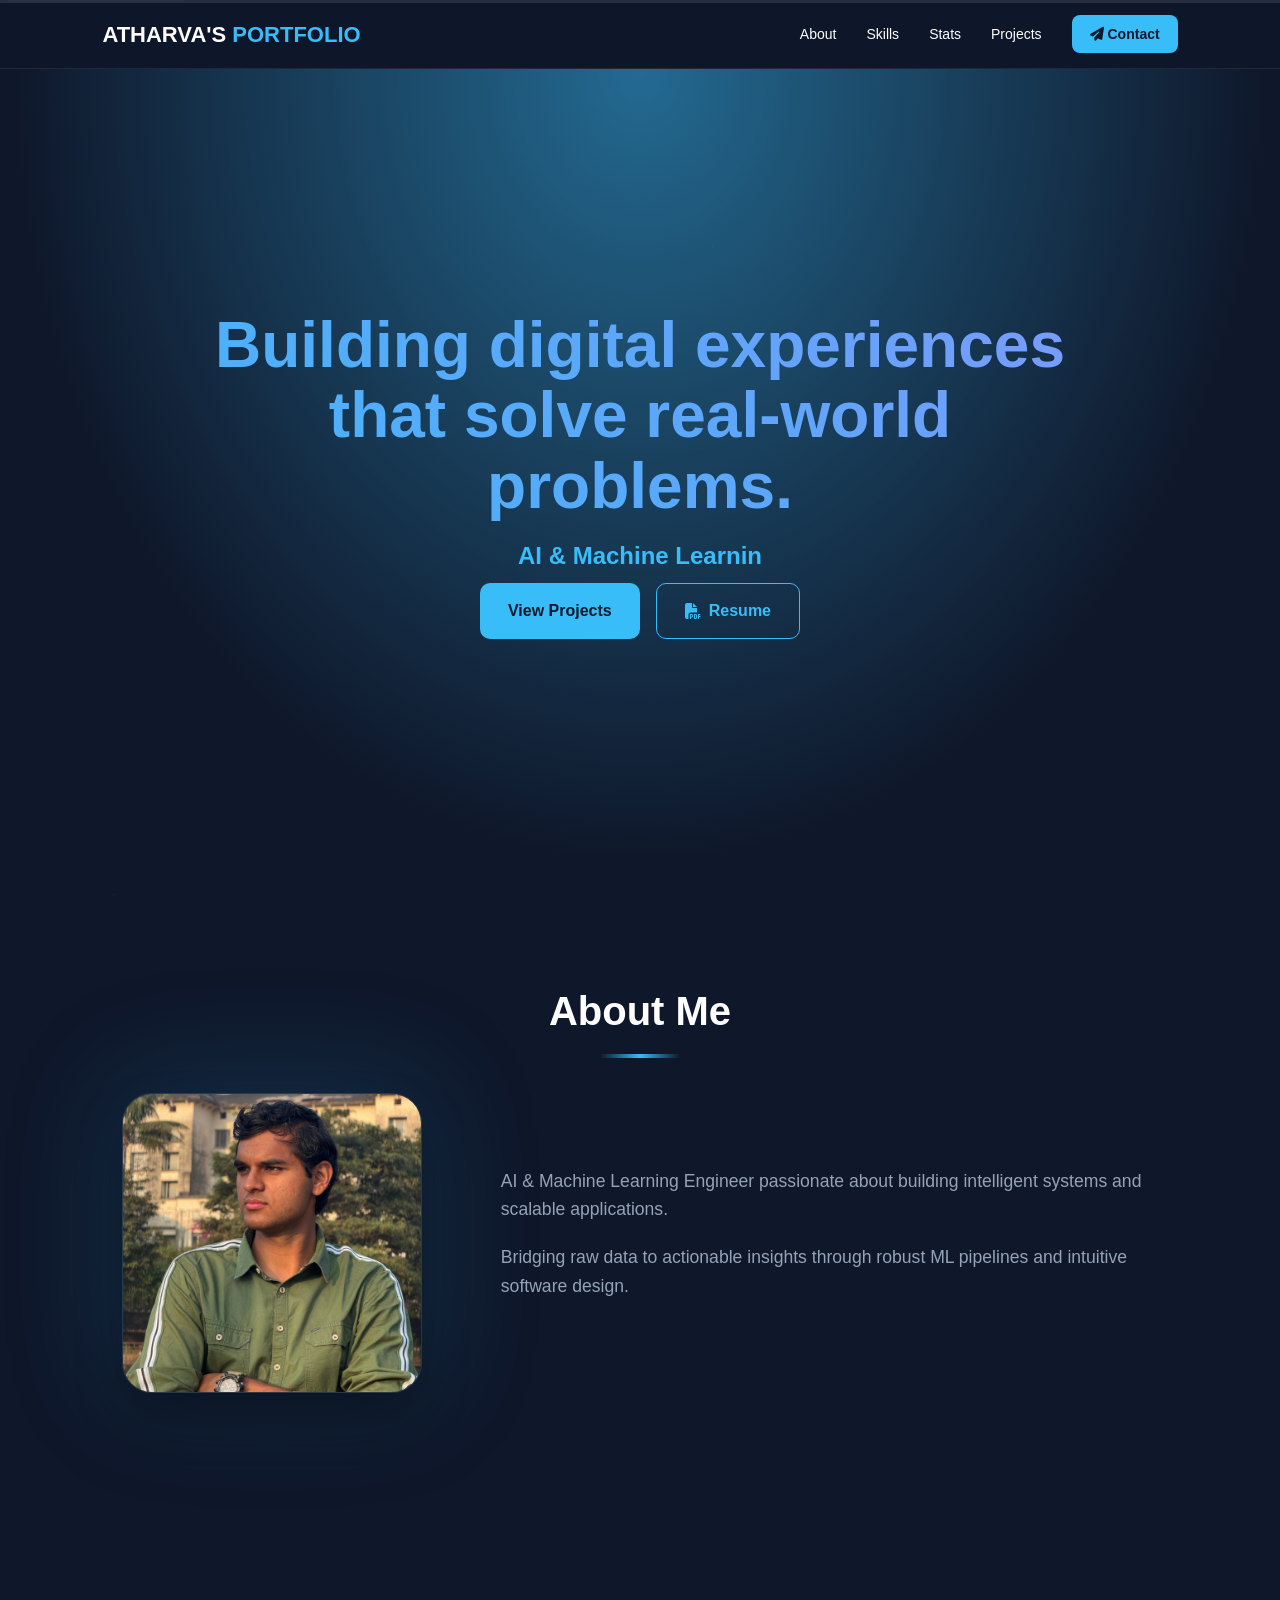
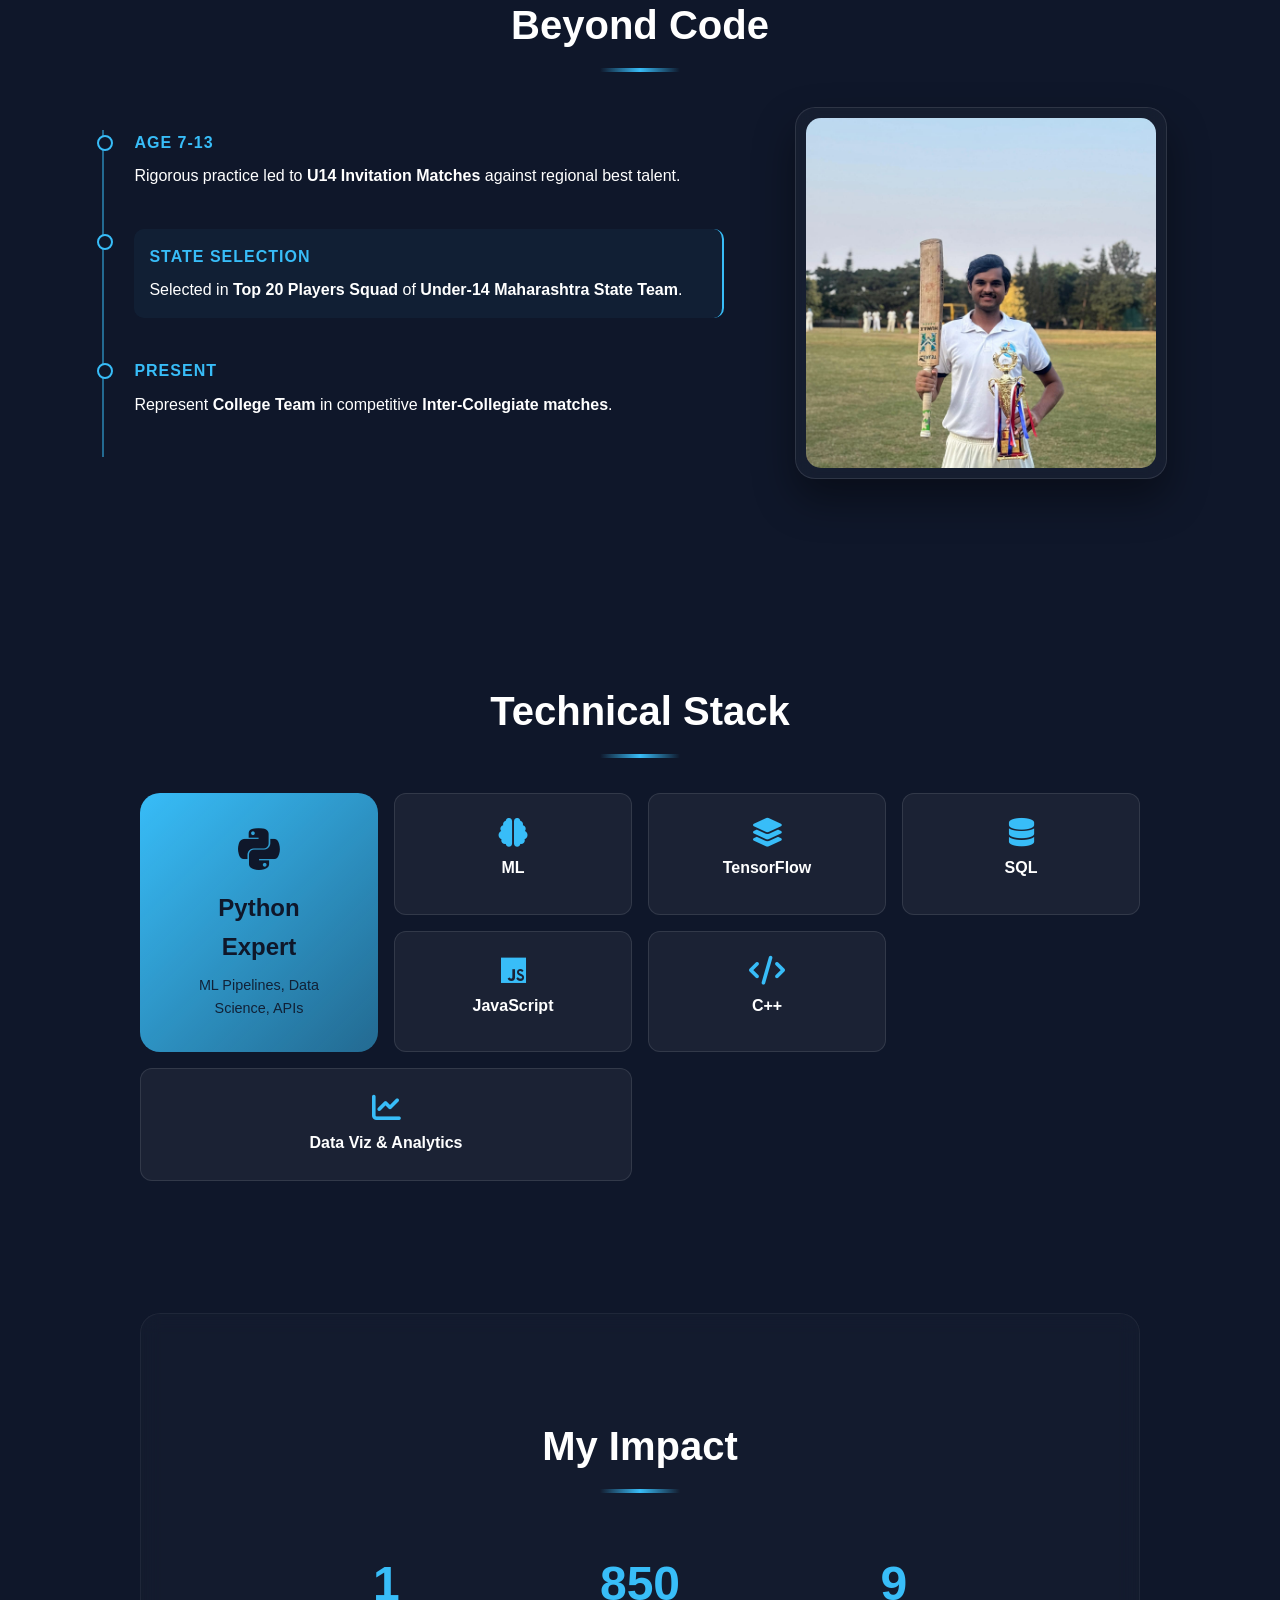
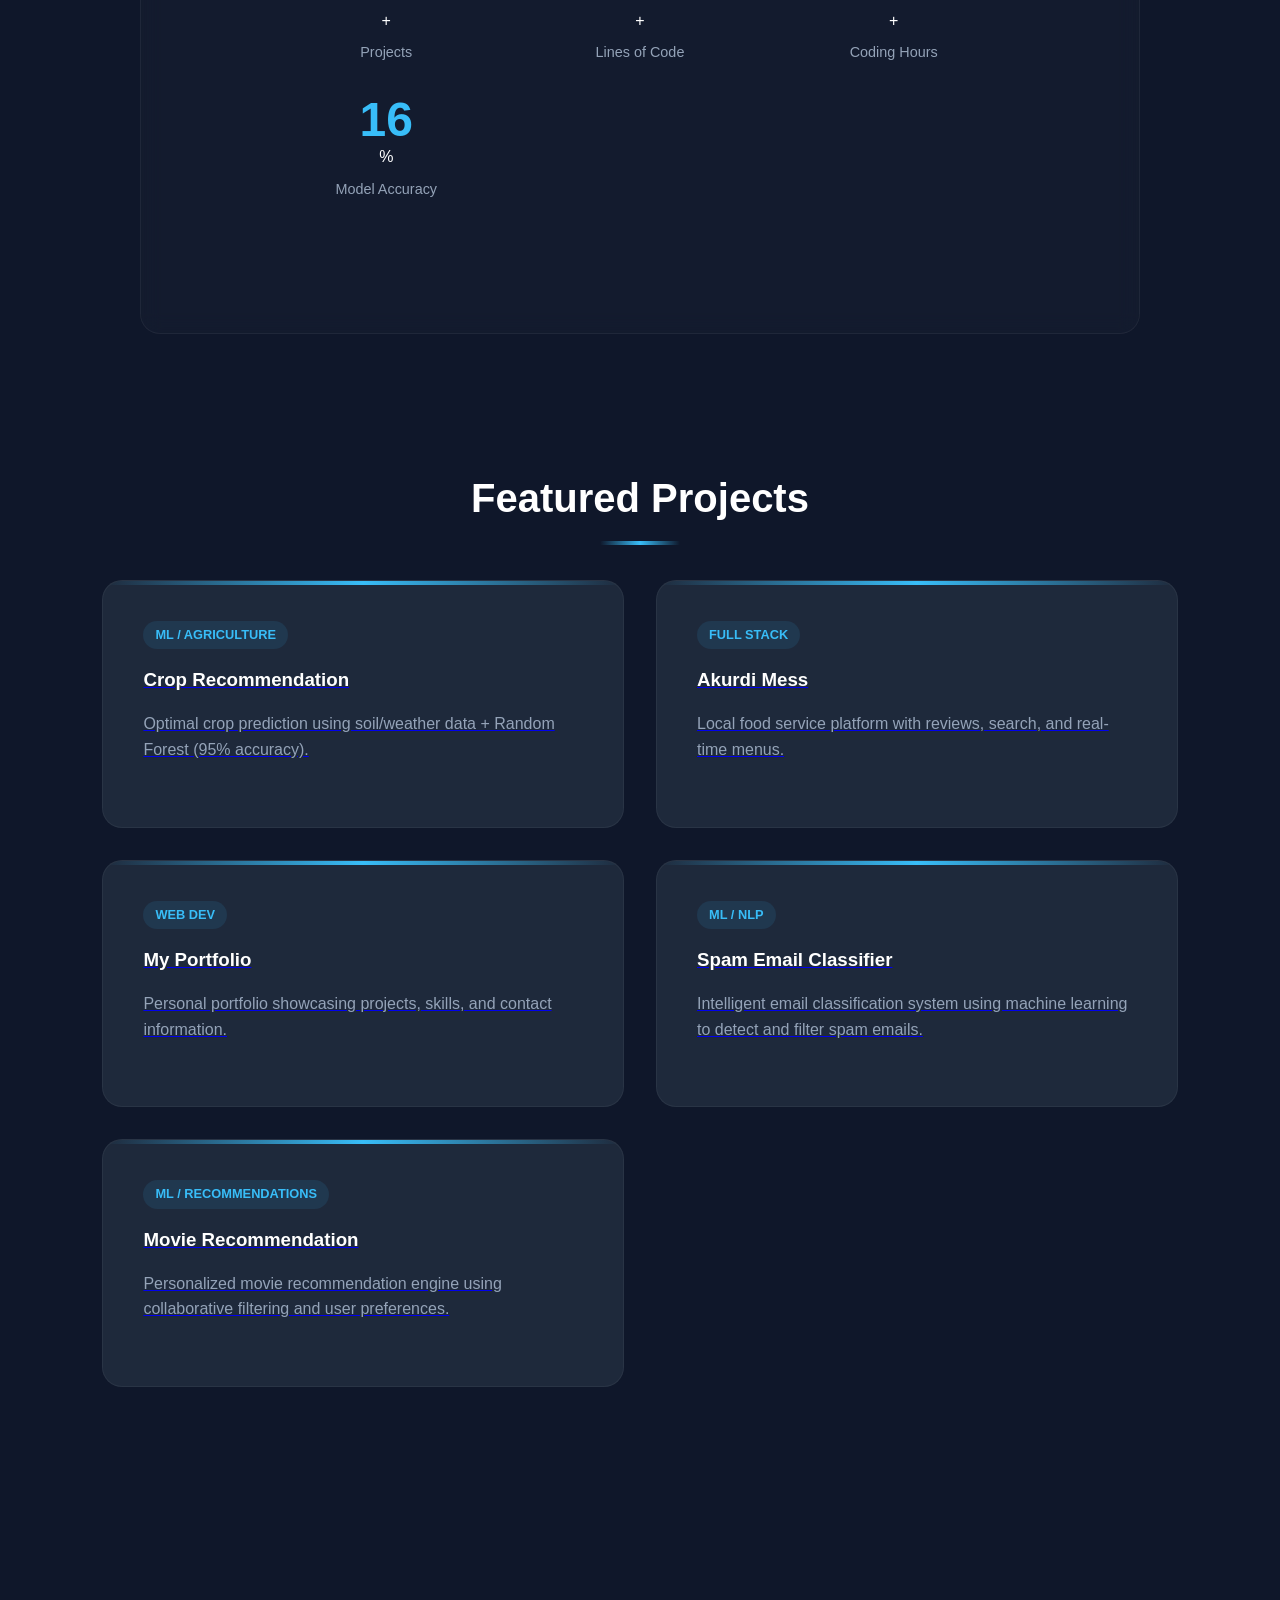
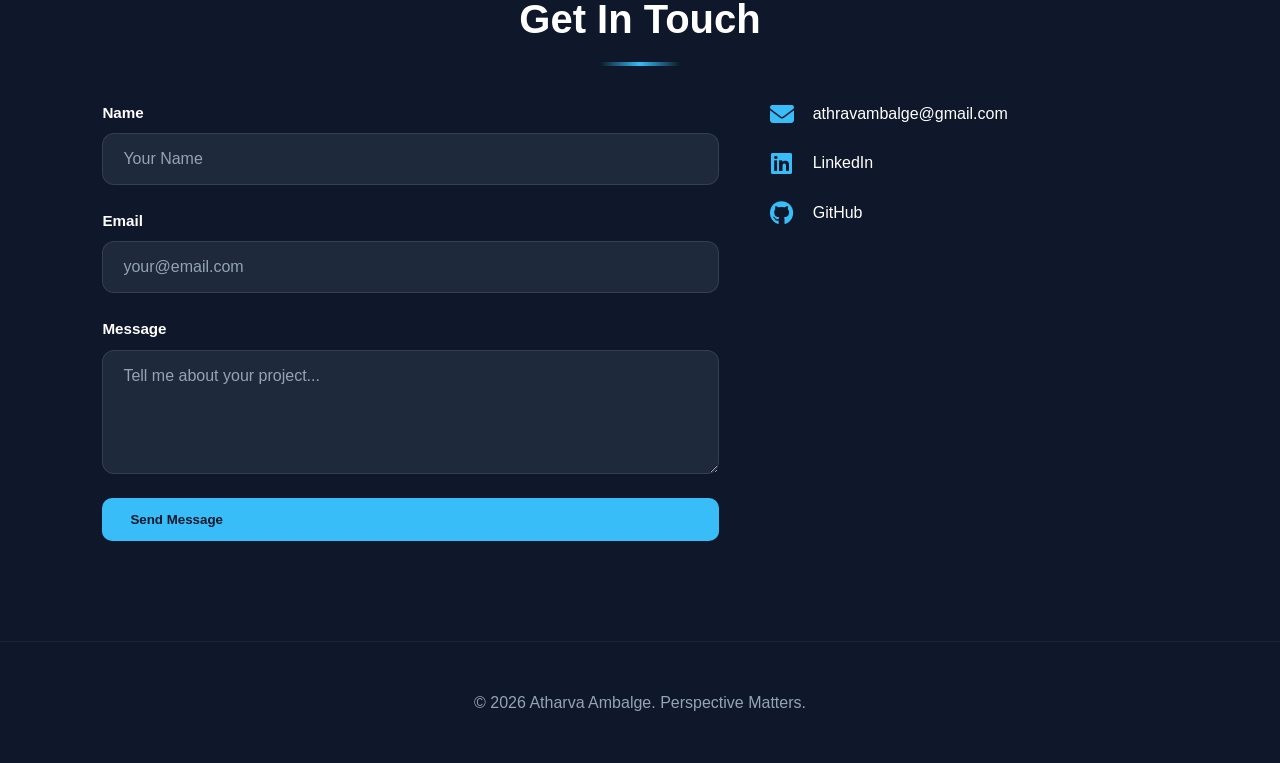
==== index.html @ b0eb6fa3 "Rename portfolio.html to index.html for GitHub Pages" ====
<!DOCTYPE html>
<html lang="en">
<head>
    <meta charset="UTF-8">
    <meta name="viewport" content="width=device-width, initial-scale=1.0">
    <meta name="description" content="Atharva Ambalge - AI & ML Engineer | Building intelligent systems with Python, TensorFlow, and modern web technologies.">
    <meta property="og:title" content="Atharva Ambalge | AI & ML Engineer">
    <meta property="og:description" content="Passionate about AI, ML, and solving real-world problems with data-driven solutions.">
    <meta property="og:image" content="atharva.jpeg">
    <title>Atharva Ambalge | AI & ML Engineer</title>
    <link rel="stylesheet" href="https://cdnjs.cloudflare.com/ajax/libs/font-awesome/6.5.1/css/all.min.css">
    <link rel="stylesheet" href="portfolio.css">
</head>
<body>
    <!-- Scroll Progress Bar -->
    <div class="progress-bar"><div class="progress"></div></div>
    
    <!-- Skip link -->
    <a href="#main-content" class="skip-link">Skip to main content</a>

    <!-- Particles Canvas -->
    <canvas id="particles"></canvas>

    <!-- Mobile nav toggle -->
    <input type="checkbox" id="nav-toggle" class="nav-toggle">
    
    <nav>
        <div class="logo">ATHARVA'S<span> PORTFOLIO</span></div>
        <div class="links">
            <a href="#about">About</a>
            <a href="#skills">Skills</a>
            <a href="#stats">Stats</a>
            <a href="#projects">Projects</a>
            <a href="#contact" class="btn-sm"><i class="fa-solid fa-paper-plane"></i> Contact</a>
        </div>
        <label for="nav-toggle" class="hamburger">
            <span></span><span></span><span></span>
        </label>
    </nav>

    <header class="hero">
        <div class="hero-content">
            <h1>Building digital experiences that solve real-world problems.</h1>
            <p id="typewriter-text" aria-live="polite"></p>
            <div class="hero-btns">
                <a href="#projects" class="btn-primary">View Projects</a>
                <a href="resume.html" class="btn-secondary" target="_blank"><i class="fa-solid fa-file-pdf"></i> Resume</a>
            </div>
        </div>
    </header>

    <main id="main-content">
        <section id="about" class="fade-in">
            <h2>About Me</h2>
            <div class="about-container">
                <div class="about-image">
                    <img src="atharva.jpeg" alt="Atharva Ambalge, AI & ML Engineer" loading="lazy">
                </div>
                <div class="about-content">
                    <p class="about-text">AI & Machine Learning Engineer passionate about building intelligent systems and scalable applications.</p>
                    <p class="about-text">Bridging raw data to actionable insights through robust ML pipelines and intuitive software design.</p>
                </div>
            </div>
        </section>

        <section id="cricket" class="fade-in">
            <h2>Beyond Code</h2>
            <div class="cricket-container">
                <div class="cricket-content">
                    <div class="timeline-item">
                        <div class="timeline-year">Age 7-13</div>
                        <p>Rigorous practice led to <strong>U14 Invitation Matches</strong> against regional best talent.</p>
                    </div>
                    <div class="timeline-item highlight">
                        <div class="timeline-year">State Selection</div>
                        <p>Selected in <strong>Top 20 Players Squad</strong> of <strong>Under-14 Maharashtra State Team</strong>.</p>
                    </div>
                    <div class="timeline-item">
                        <div class="timeline-year">Present</div>
                        <p>Represent <strong>College Team</strong> in competitive <strong>Inter-Collegiate matches</strong>.</p>
                    </div>
                </div>
                <div class="cricket-image">
                    <div class="glass-frame">
                        <img src="atharva1.jpeg" alt="Atharva cricket journey" loading="lazy">
                    </div>
                </div>
            </div>
        </section>

        <section id="skills" class="fade-in">
            <h2>Technical Stack</h2>
            <!-- BENTO GRID SKILLS (2026 TREND) -->
            <div class="skills-bento">
                <div class="skills-hero">
                    <i class="fa-brands fa-python"></i>
                    <h3>Python<br>Expert</h3>
                    <p>ML Pipelines, Data Science, APIs</p>
                </div>
                <div class="skill-item"><i class="fa-solid fa-brain"></i><span>ML</span></div>
                <div class="skill-item"><i class="fa-solid fa-layer-group"></i><span>TensorFlow</span></div>
                <div class="skill-item"><i class="fa-solid fa-database"></i><span>SQL</span></div>
                <div class="skill-item"><i class="fa-brands fa-js"></i><span>JavaScript</span></div>
                <div class="skill-item"><i class="fa-solid fa-code"></i><span>C++</span></div>
                <div class="skill-item skills-span-2">
                    <i class="fa-solid fa-chart-line"></i>
                    <span>Data Viz & Analytics</span>
                </div>
            </div>
        </section>

        <!-- NEW STATS COUNTER SECTION -->
        <section id="stats" class="fade-in stats-section">
            <h2>My Impact</h2>
            <div class="stats-grid">
                <div class="stat-item">
                    <span id="projects-count">0</span>+
                    <div>Projects</div>
                </div>
                <div class="stat-item">
                    <span id="lines-count">0</span>+
                    <div>Lines of Code</div>
                </div>
                <div class="stat-item">
                    <span id="hours-count">0</span>+
                    <div>Coding Hours</div>
                </div>
                <div class="stat-item">
                    <span id="accuracy-count">0</span>%
                    <div>Model Accuracy</div>
                </div>
            </div>
        </section>

        <section id="projects" class="fade-in">
            <h2>Featured Projects</h2>
            <div class="grid-container">
                <a href="https://github.com/athravambalge-boop/Crop-Recommendation-System-ML" target="_blank" rel="noopener" class="card" tabindex="0">
                    <div class="card-tag">ML / Agriculture</div>
                    <h3>Crop Recommendation</h3>
                    <p>Optimal crop prediction using soil/weather data + Random Forest (95% accuracy).</p>
                </a>
                <a href="https://github.com/athravambalge-boop/FSDProject" target="_blank" rel="noopener" class="card" tabindex="0">
                    <div class="card-tag">Full Stack</div>
                    <h3>Akurdi Mess</h3>
                    <p>Local food service platform with reviews, search, and real-time menus.</p>
                </a>
                <a href="https://github.com/athravambalge-boop/My-Portfolio" target="_blank" rel="noopener" class="card" tabindex="0">
                    <div class="card-tag">Web Dev</div>
                    <h3>My Portfolio</h3>
                    <p>Personal portfolio showcasing projects, skills, and contact information.</p>
                </a>
                <a href="https://github.com/athravambalge-boop/Spam-Email-Classifier-Using-ML" target="_blank" rel="noopener" class="card" tabindex="0">
                    <div class="card-tag">ML / NLP</div>
                    <h3>Spam Email Classifier</h3>
                    <p>Intelligent email classification system using machine learning to detect and filter spam emails.</p>
                </a>
                <a href="https://github.com/athravambalge-boop/Movie-Recommendation-System" target="_blank" rel="noopener" class="card" tabindex="0">
                    <div class="card-tag">ML / Recommendations</div>
                    <h3>Movie Recommendation</h3>
                    <p>Personalized movie recommendation engine using collaborative filtering and user preferences.</p>
                </a>
            </div>
        </section>

        <section id="contact" class="fade-in">
            <h2>Get In Touch</h2>
            <div class="contact-container">
                <form action="https://formspree.io/f/xjgajobz" method="POST" class="contact-form">
                    <div class="form-group">
                        <label for="user-name">Name</label>
                        <input id="user-name" type="text" name="name" placeholder="Your Name" required>
                    </div>
                    <div class="form-group">
                        <label for="user-email">Email</label>
                        <input id="user-email" type="email" name="_replyto" placeholder="your@email.com" required>
                    </div>
                    <div class="form-group">
                        <label for="user-message">Message</label>
                        <textarea id="user-message" name="message" rows="5" placeholder="Tell me about your project..." required></textarea>
                    </div>
                    <button type="submit" class="btn-primary">Send Message</button>
                </form>

                <div class="contact-info">
                    <div class="info-item">
                        <i class="fa-solid fa-envelope"></i>
                        <a href="https://mail.google.com/mail/?view=cm&fs=1&to=athravambalge@gmail.com" target="_blank">athravambalge@gmail.com</a>
                    </div>
                    <div class="info-item">
                        <i class="fa-brands fa-linkedin"></i>
                        <a href="https://www.linkedin.com/in/atharva-ambalge-69ab14328/" target="_blank">LinkedIn</a>
                    </div>
                    <div class="info-item">
                        <i class="fa-brands fa-github"></i>
                        <a href="https://github.com/athravambalge-boop" target="_blank">GitHub</a>
                    </div>
                </div>
            </div>
        </section>
    </main>

    <footer>
        <p>© 2026 Atharva Ambalge. Perspective Matters.</p>
    </footer>

    <script src="portfolio.js"></script>
</body>
</html>
---- portfolio.css ----
:root {
    --primary: #38bdf8;
    --primary-glow: rgba(56, 189, 248, 0.5);
    --bg: #0f172a;
    --card: #1e293b;
    --text: #ffffff;
    --text-dim: #94a3b8;
    --ease: cubic-bezier(0.23, 1, 0.32, 1);
}

* { margin: 0; padding: 0; box-sizing: border-box; font-family: 'Segoe UI', Tahoma, Geneva, Verdana, sans-serif; }
html { scroll-behavior: smooth; }
body { background: var(--bg); color: var(--text); overflow-x: hidden; line-height: 1.6; position: relative; }

/* Progress Bar */
.progress-bar { position: fixed; top: 0; left: 0; width: 100%; height: 3px; z-index: 1001; background: rgba(255,255,255,0.1); }
.progress { height: 100%; background: linear-gradient(90deg, var(--primary), #60a5fa); width: 0%; transition: width 0.1s var(--ease); }

/* Skip link */
.skip-link { position: absolute; top: -40px; left: 6px; background: var(--primary); color: var(--bg); padding: 8px 12px; text-decoration: none; z-index: 1000; border-radius: 4px; font-weight: 600; }
.skip-link:focus { top: 6px; }

/* Particles */
#particles { position: fixed; top: 0; left: 0; width: 100%; height: 100%; z-index: -1; opacity: 0.08; }

/* Fade animations */
.fade-in { opacity: 0; transform: translateY(30px); transition: all 0.8s var(--ease); }
.fade-in.visible { opacity: 1; transform: translateY(0); }

/* Navigation */
nav { display: flex; justify-content: space-between; align-items: center; padding: 15px 8%; position: sticky; top: 0; z-index: 1000; background: rgba(15, 23, 42, 0.95); backdrop-filter: blur(12px); border-bottom: 1px solid rgba(255,255,255,0.08); }
.nav-toggle { display: none; }
.hamburger { display: none; flex-direction: column; cursor: pointer; gap: 4px; padding: 4px; }
.hamburger span { width: 25px; height: 3px; background: var(--text); transition: all 0.3s var(--ease); }
.logo { font-size: 22px; font-weight: 800; }
.logo span { color: var(--primary); }
.links { display: flex; gap: 30px; align-items: center; }
.links a { color: var(--text); text-decoration: none; font-size: 14px; transition: all 0.3s var(--ease); padding: 8px 0; }
.links a:hover, .links a:focus { color: var(--primary); }
.btn-sm { background: var(--primary) !important; color: var(--bg) !important; padding: 8px 18px !important; border-radius: 8px; font-weight: 700; }

@media (max-width: 768px) {
    .hamburger { display: flex; }
    .links { position: fixed; top: 70px; left: -100%; width: 100%; height: calc(100vh - 70px); background: rgba(15, 23, 42, 0.98); flex-direction: column; justify-content: flex-start; align-items: center; padding-top: 2rem; transition: left 0.4s var(--ease); border-top: 1px solid rgba(255,255,255,0.08); }
    #nav-toggle:checked ~ .links { left: 0; }
    #nav-toggle:checked ~ .hamburger span:nth-child(1) { transform: rotate(45deg) translate(5px, 5px); }
    #nav-toggle:checked ~ .hamburger span:nth-child(2) { opacity: 0; }
    #nav-toggle:checked ~ .hamburger span:nth-child(3) { transform: rotate(-45deg) translate(7px, -6px); }
}

/* Hero */
.hero { height: 90vh; display: flex; align-items: center; padding: 0 8%; background: radial-gradient(ellipse at top, var(--primary-glow) 0%, var(--bg) 70%); }
.hero-content { max-width: 900px; margin: 0 auto; text-align: center; }
.hero-content h1 { 
    font-size: clamp(2rem, 5vw, 4rem); line-height: 1.1; margin: 0 auto 1rem;
    background: linear-gradient(45deg, var(--primary), #60a5fa, #a78bfa, var(--primary));
    background-size: 300% 300%; -webkit-background-clip: text; background-clip: text; color: transparent;
    animation: gradientShift 3s ease infinite;
}
@keyframes gradientShift { 0%, 100% { background-position: 0% 50%; } 50% { background-position: 100% 50%; } }
#typewriter-text { height: 1.5em; color: var(--primary); font-size: 1.5rem; margin: 10px auto; font-weight: 600; }
.hero-btns { display: flex; gap: 1rem; justify-content: center; flex-wrap: wrap; }

.btn-primary, .btn-secondary { padding: 14px 28px; border-radius: 10px; font-weight: 600; display: inline-flex; align-items: center; gap: 0.5rem; transition: all 0.3s var(--ease); text-decoration: none; border: none; }
.btn-primary { background: var(--primary); color: var(--bg); }
.btn-secondary { border: 1px solid var(--primary); color: var(--primary); background: transparent; }
.btn-primary:hover { transform: translateY(-3px); box-shadow: 0 10px 20px var(--primary-glow); }
.btn-secondary:hover { background: var(--primary); color: var(--bg); }

/* Sections */
section { padding: 100px 8%; max-width: 1400px; margin: 0 auto; }
@media (max-width: 768px) { section { padding: 60px 5%; } }
h2 { font-size: 2.5rem; text-align: center; margin-bottom: 50px; position: relative; }
h2::after { content: ''; position: absolute; bottom: -15px; left: 50%; transform: translateX(-50%); width: 80px; height: 4px; background: linear-gradient(90deg, transparent, var(--primary), transparent); }

/* About */
.about-container { display: flex; align-items: center; gap: 60px; flex-wrap: wrap; }
.about-image { flex: 1; min-width: 300px; display: flex; justify-content: center; position: relative; }
.about-image::before { content: ""; position: absolute; top: -15px; left: 50%; transform: translateX(-50%); width: 320px; height: 320px; background: var(--primary); filter: blur(60px); opacity: 0.15; z-index: -1; }
.about-image img { width: 300px; height: 300px; object-fit: cover; border-radius: 30px; border: 1px solid rgba(255,255,255,0.1); box-shadow: 0 25px 50px -12px rgba(0,0,0,0.5); transition: all 0.5s var(--ease); }
.about-image:hover img { border-color: var(--primary); transform: translateY(-10px) rotate(2deg); box-shadow: 0 0 25px var(--primary-glow); }
.about-content { flex: 2; }
.about-text { font-size: 1.1rem; color: var(--text-dim); margin-bottom: 20px; }

@media (max-width: 768px) {
    .about-container { flex-direction: column; text-align: center; }
    .about-image img { width: 250px; height: 250px; }
}

/* Cricket */
.cricket-container { display: flex; align-items: center; gap: 60px; flex-wrap: wrap-reverse; }
.cricket-content { flex: 1.5; border-left: 2px solid var(--primary-glow); padding-left: 30px; }
.timeline-item { margin-bottom: 40px; position: relative; }
.timeline-item::before { content: ""; position: absolute; left: -37px; top: 5px; width: 12px; height: 12px; background: var(--bg); border: 2px solid var(--primary); border-radius: 50%; }
.timeline-year { font-weight: 800; color: var(--primary); text-transform: uppercase; letter-spacing: 1px; margin-bottom: 8px; }
.timeline-item strong { color: var(--text); }
.timeline-item.highlight { background: rgba(56, 189, 248, 0.05); padding: 15px; border-radius: 10px; border-right: 2px solid var(--primary); }
.cricket-image { flex: 1; display: flex; justify-content: center; }
.glass-frame { padding: 10px; background: rgba(255,255,255,0.03); backdrop-filter: blur(10px); border: 1px solid rgba(255,255,255,0.1); border-radius: 20px; box-shadow: 0 20px 40px rgba(0,0,0,0.4); }
.glass-frame img { width: 100%; max-width: 350px; border-radius: 15px; }

@media (max-width: 768px) {
    .cricket-content { border-left: none; padding-left: 0; }
    .timeline-item::before { display: none; }
    .cricket-container { flex-direction: column; text-align: center; }
}

/* BENTO SKILLS */
.skills-bento {
    display: grid;
    grid-template-columns: 1fr 1fr 1fr 1fr;
    grid-template-rows: auto auto;
    gap: 1rem;
    max-width: 1000px;
    margin: 0 auto;
}
.skills-hero {
    grid-row: 1 / 3;
    background: linear-gradient(135deg, var(--primary), var(--primary-glow));
    padding: 2rem;
    border-radius: 20px;
    text-align: center;
    color: var(--bg);
}
.skills-hero i { font-size: 3rem; margin-bottom: 1rem; display: block; }
.skills-hero h3 { margin: 0 0 0.5rem 0; font-size: 1.5rem; }
.skills-hero p { opacity: 0.9; font-size: 0.9rem; }
.skill-item {
    background: rgba(255,255,255,0.05);
    padding: 1.5rem;
    border-radius: 12px;
    border: 1px solid rgba(255,255,255,0.1);
    display: flex;
    flex-direction: column;
    align-items: center;
    gap: 0.5rem;
    transition: all 0.3s var(--ease);
}
.skill-item:hover { transform: translateY(-5px); border-color: var(--primary); box-shadow: 0 10px 20px var(--primary-glow); }
.skill-item i { font-size: 1.8rem; color: var(--primary); }
.skill-item span { font-weight: 600; font-size: 1rem; }
.skills-span-2 { grid-column: span 2; }

@media (max-width: 768px) {
    .skills-bento { grid-template-columns: 1fr 1fr; grid-template-rows: auto auto auto; }
    .skills-hero { grid-row: auto; grid-column: span 2; }
}

/* Stats Counter */
.stats-section { background: rgba(255,255,255,0.02); backdrop-filter: blur(10px); border: 1px solid rgba(255,255,255,0.05); border-radius: 20px; margin: 2rem auto; max-width: 1000px; }
.stats-grid { display: grid; grid-template-columns: repeat(auto-fit, minmax(200px, 1fr)); gap: 2rem; padding: 2rem; }
.stat-item { text-align: center; }
.stat-item span { font-size: 3rem; font-weight: 800; color: var(--primary); display: block; line-height: 1; }
.stat-item div { color: var(--text-dim); font-size: 0.9rem; margin-top: 0.5rem; }

/* Projects - 3D Tilt Cards */
.grid-container { display: grid; grid-template-columns: repeat(auto-fit, minmax(350px, 1fr)); gap: 2rem; }
.card { 
    background: var(--card); padding: 2.5rem; border-radius: 20px; border: 1px solid rgba(255,255,255,0.05); 
    position: relative; overflow: hidden; transition: all 0.4s var(--ease); cursor: pointer;
    perspective: 1000px; transform-style: preserve-3d;
    --mouse-x: 50%; --mouse-y: 50%; --glow-opacity: 0;
}
.card::before { content: ''; position: absolute; top: 0; left: 0; right: 0; height: 4px; background: linear-gradient(90deg, transparent, var(--primary), transparent); }
.card::after {
    content: ''; position: absolute; top: 0; left: 0; right: 0; bottom: 0;
    background: radial-gradient(600px circle at var(--mouse-x) var(--mouse-y), rgba(56,189,248,0.15) 0%, transparent 40%);
    opacity: var(--glow-opacity); pointer-events: none; z-index: 1; border-radius: 20px;
}
.card > * { position: relative; z-index: 2; }
.card:hover { transform: rotateY(5deg) rotateX(5deg) translateY(-10px) scale(1.02); border-color: var(--primary); box-shadow: 0 20px 40px rgba(56,189,248,0.15); }
.card-tag { color: var(--primary); font-size: 0.8rem; font-weight: 700; text-transform: uppercase; margin-bottom: 1rem; padding: 0.25rem 0.75rem; background: rgba(56,189,248,0.1); border-radius: 20px; display: inline-block; }
.card h3 { margin-bottom: 1rem; color: var(--text); }
.card p { color: var(--text-dim); margin-bottom: 1.5rem; }
.card a { color: var(--primary); text-decoration: none; font-weight: 600; display: inline-flex; align-items: center; gap: 0.5rem; padding: 0.75rem 0; }

/* Contact */
.contact-container { display: grid; grid-template-columns: 1.5fr 1fr; gap: 3rem; }
.contact-form { display: flex; flex-direction: column; gap: 1.5rem; }
.form-group { display: flex; flex-direction: column; }
.form-group label { color: var(--text); font-weight: 600; margin-bottom: 0.5rem; font-size: 0.95rem; }
.contact-form input, .contact-form textarea { background: var(--card); border: 1px solid rgba(255,255,255,0.1); padding: 1rem 1.25rem; border-radius: 12px; color: var(--text); font-size: 1rem; transition: all 0.3s var(--ease); }
.contact-form input:focus, .contact-form textarea:focus { border-color: var(--primary); box-shadow: 0 0 0 3px var(--primary-glow); outline: none; transform: translateY(-1px); }
.contact-form input::placeholder, .contact-form textarea::placeholder { color: var(--text-dim); }
.contact-info .info-item { display: flex; align-items: center; gap: 1rem; margin-bottom: 1.5rem; }
.info-item i { color: var(--primary); font-size: 1.5rem; width: 30px; text-align: center; }
.info-item a { color: var(--text); text-decoration: none; transition: 0.3s var(--ease); }
.info-item a:hover { color: var(--primary); }

@media (max-width: 768px) { 
    .contact-container { grid-template-columns: 1fr; gap: 2rem; }
    .hero { height: 90vh; padding: 0 5%; }
    .hero-content h1 { font-size: 2.5rem; }
}

/* Footer */
footer { text-align: center; padding: 3rem 8%; border-top: 1px solid rgba(255,255,255,0.05); color: var(--text-dim); background: var(--bg); }

/* Responsive Images */
img { max-width: 100%; height: auto; display: block; }
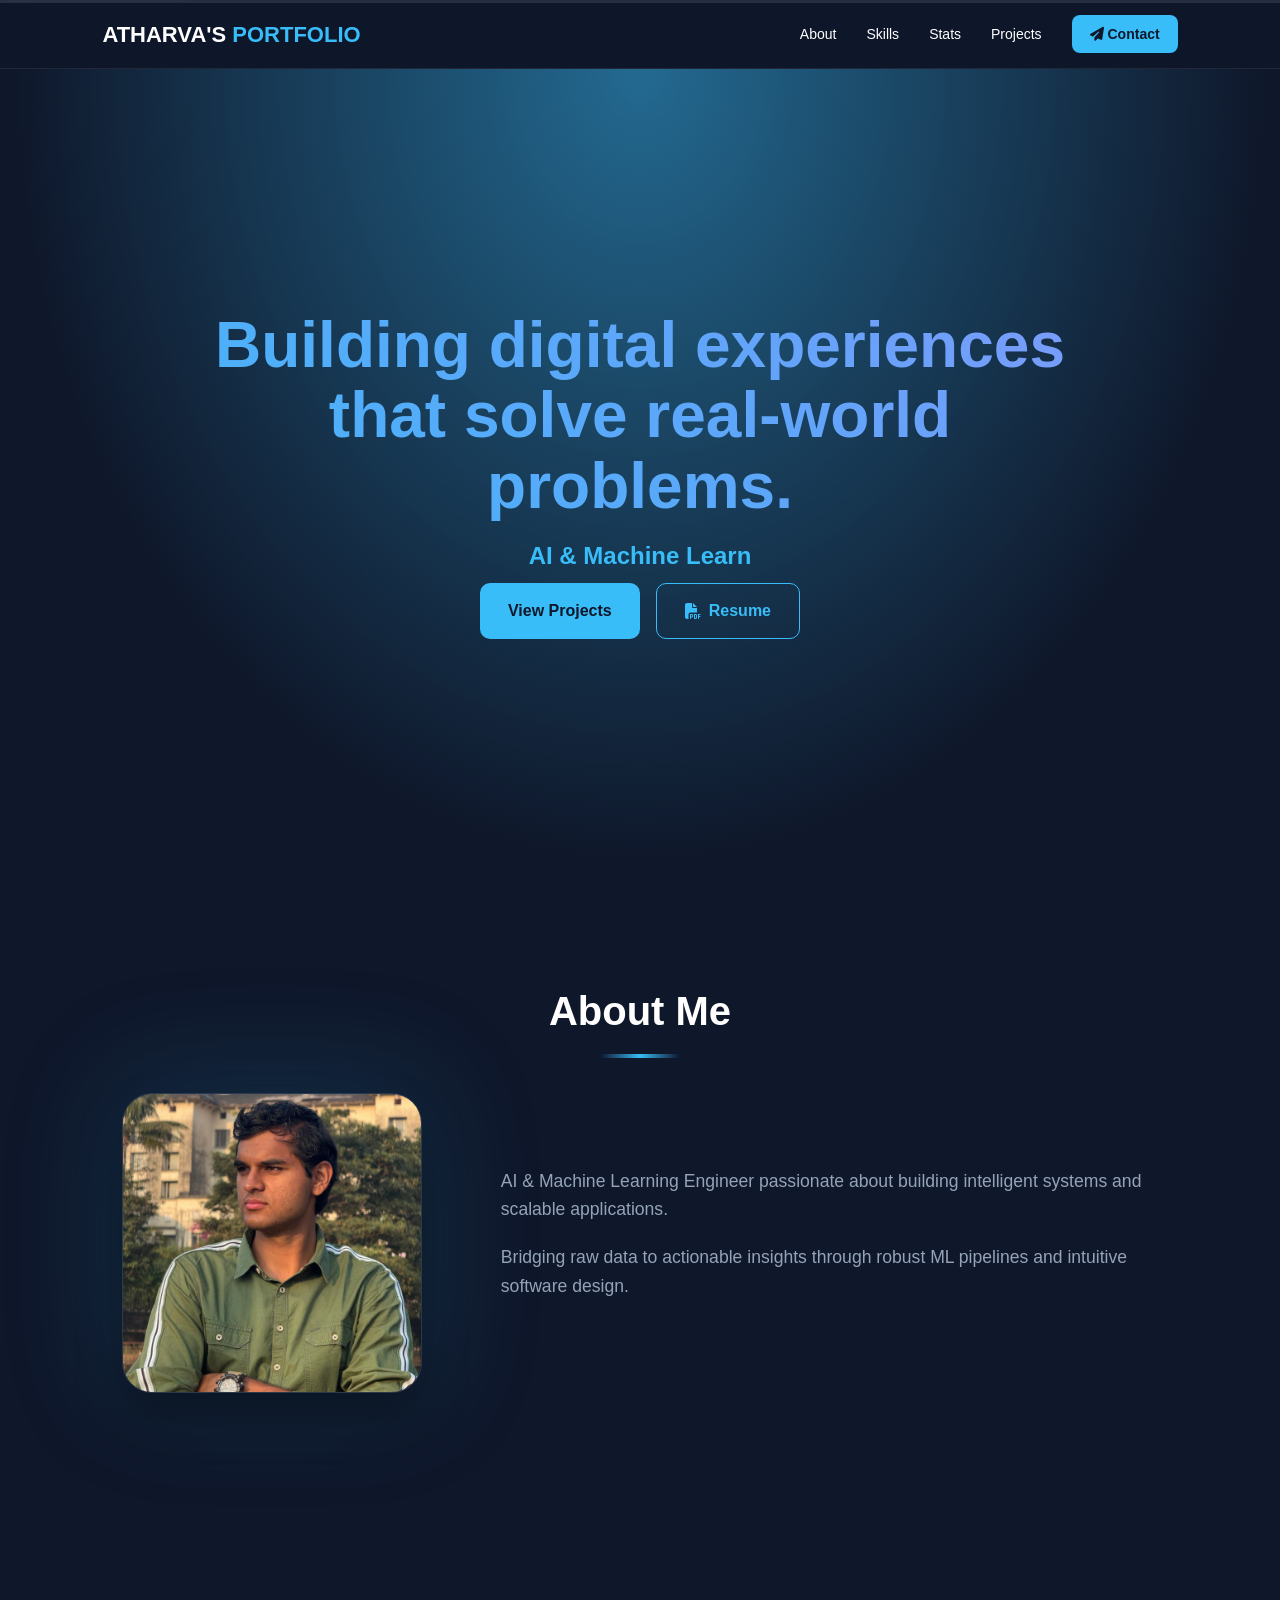
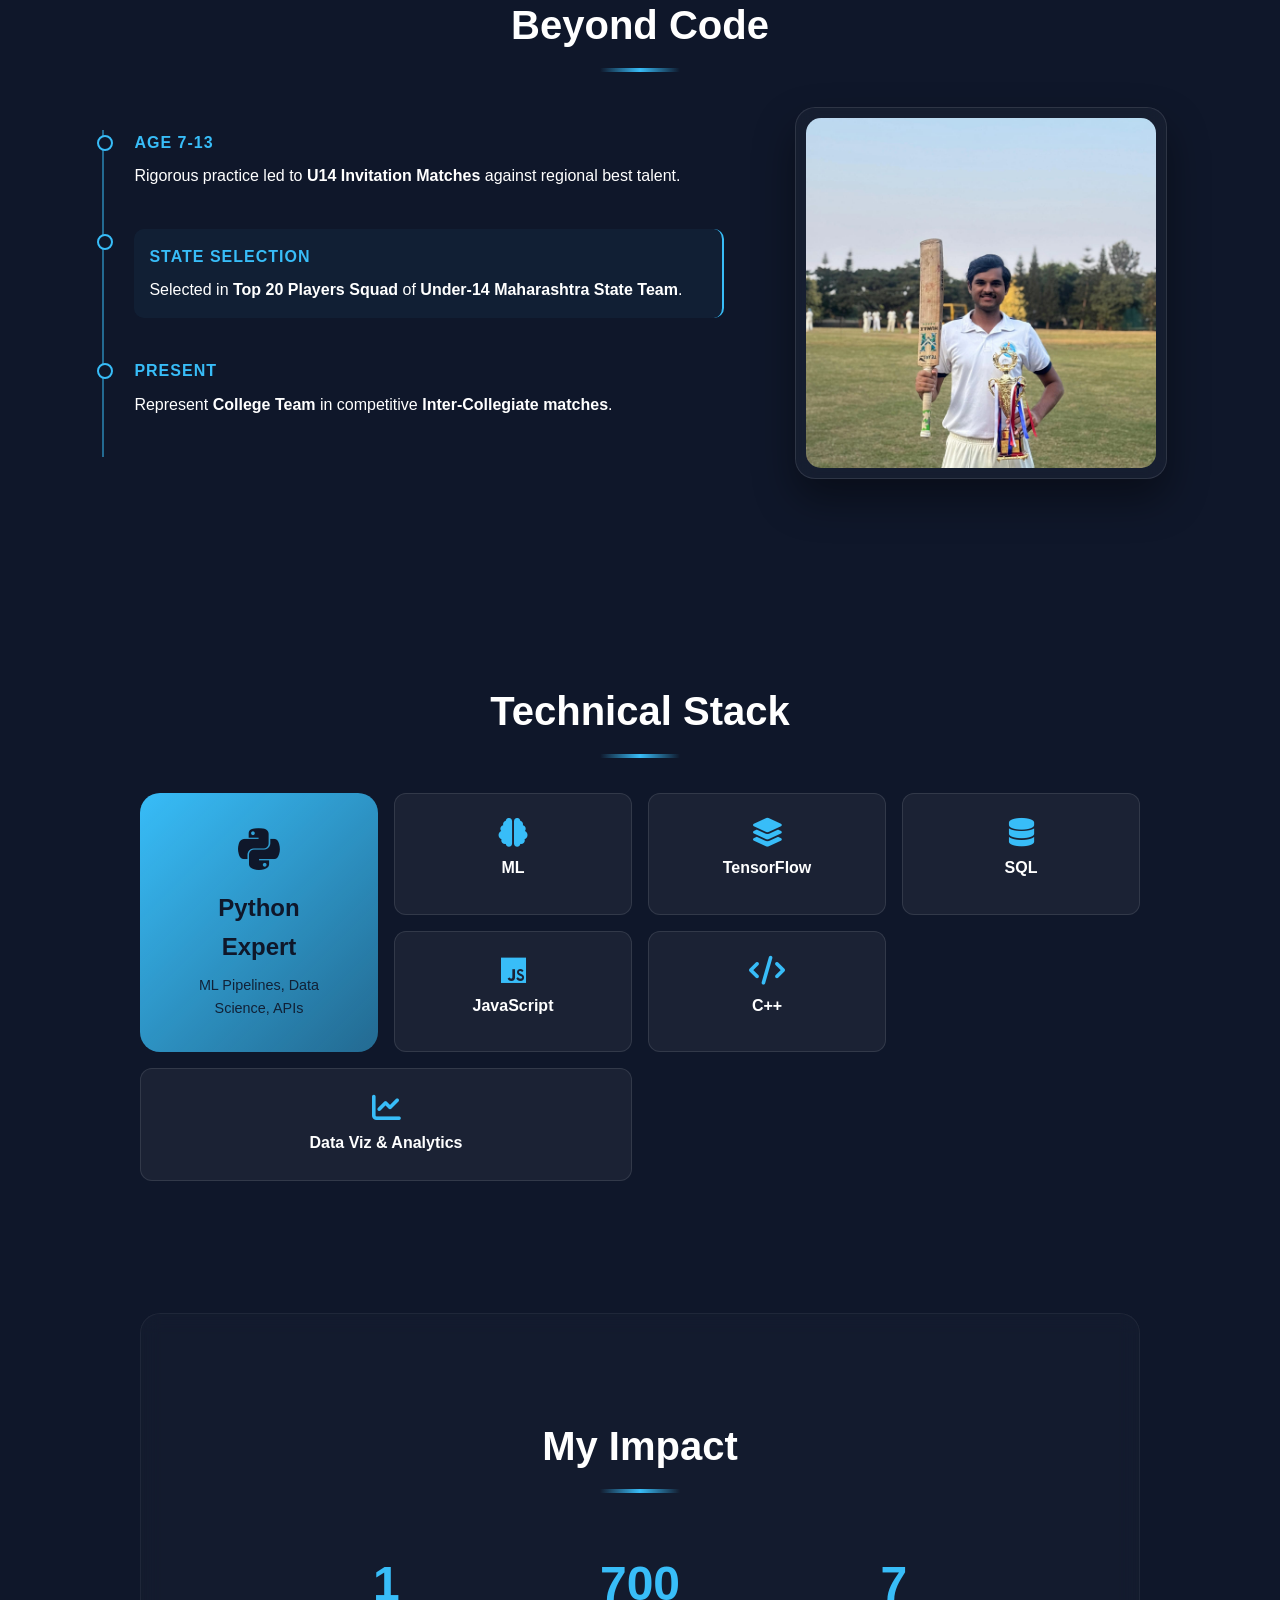
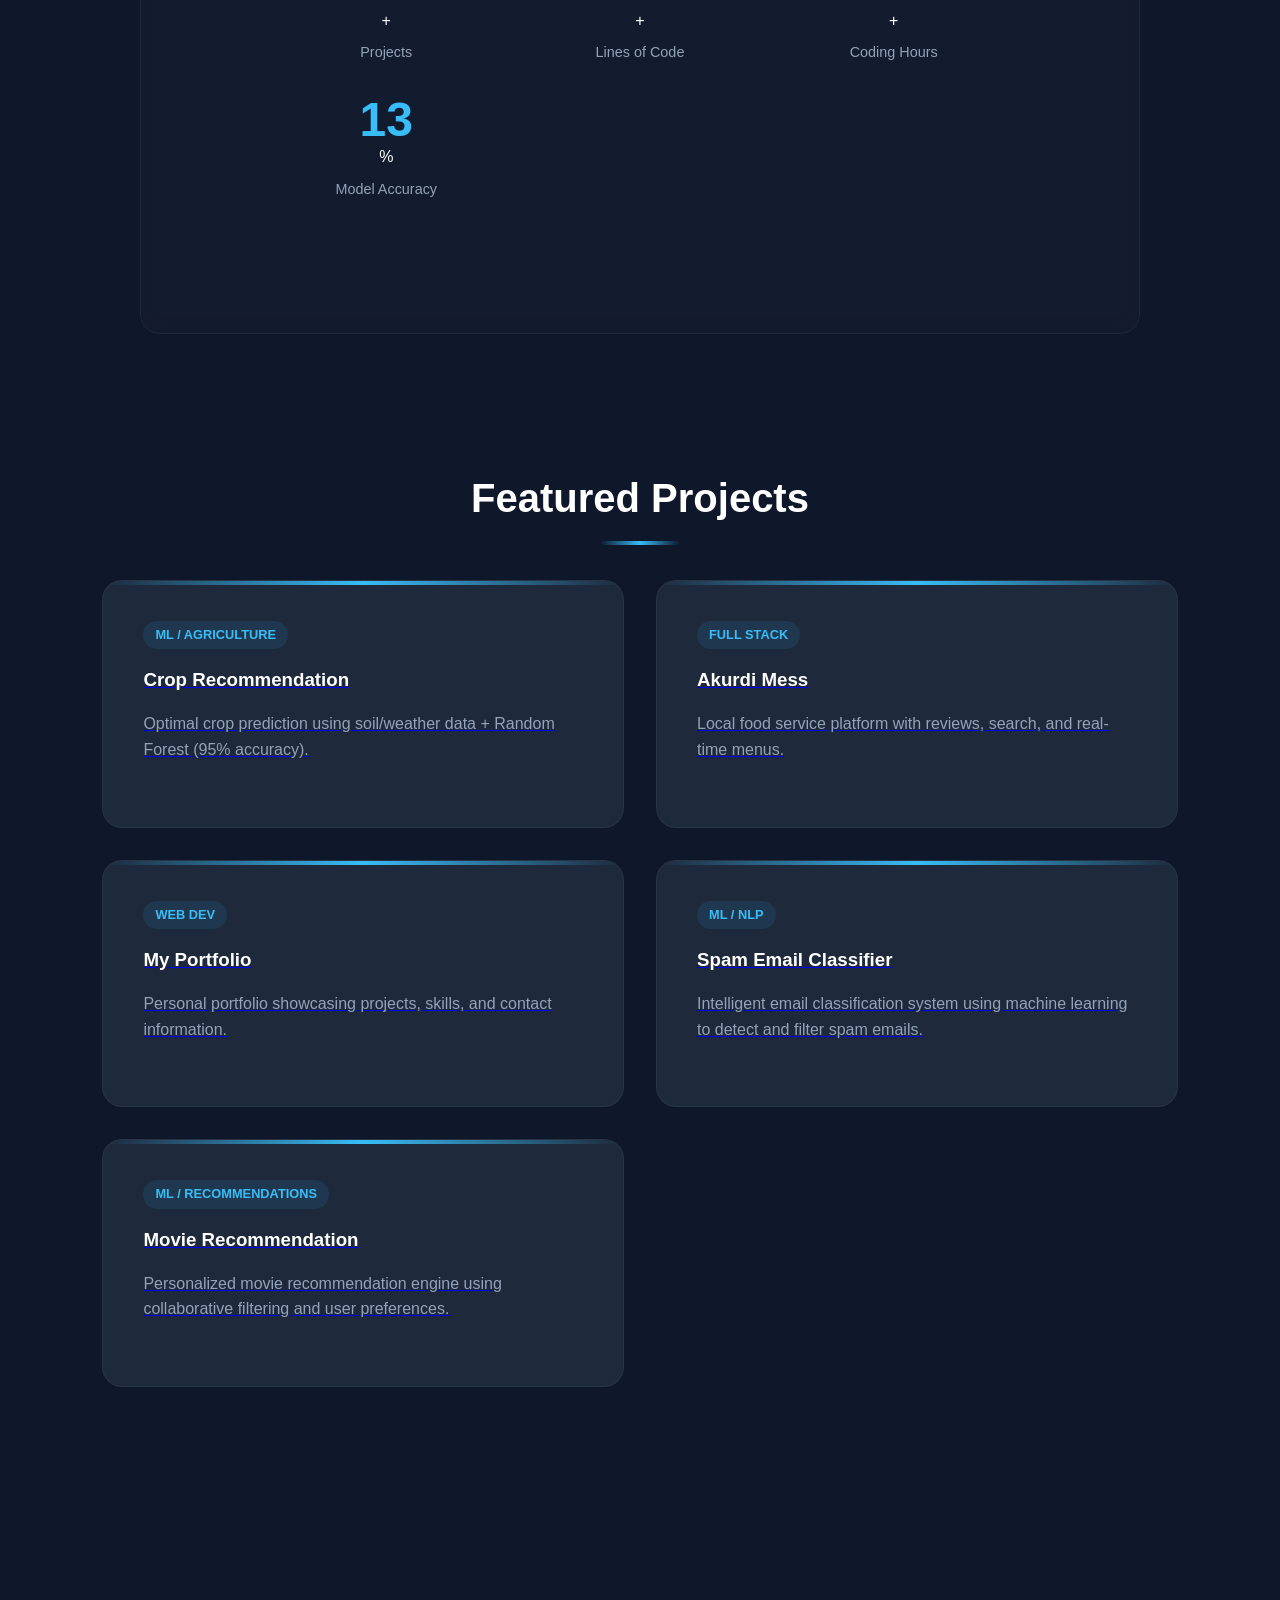
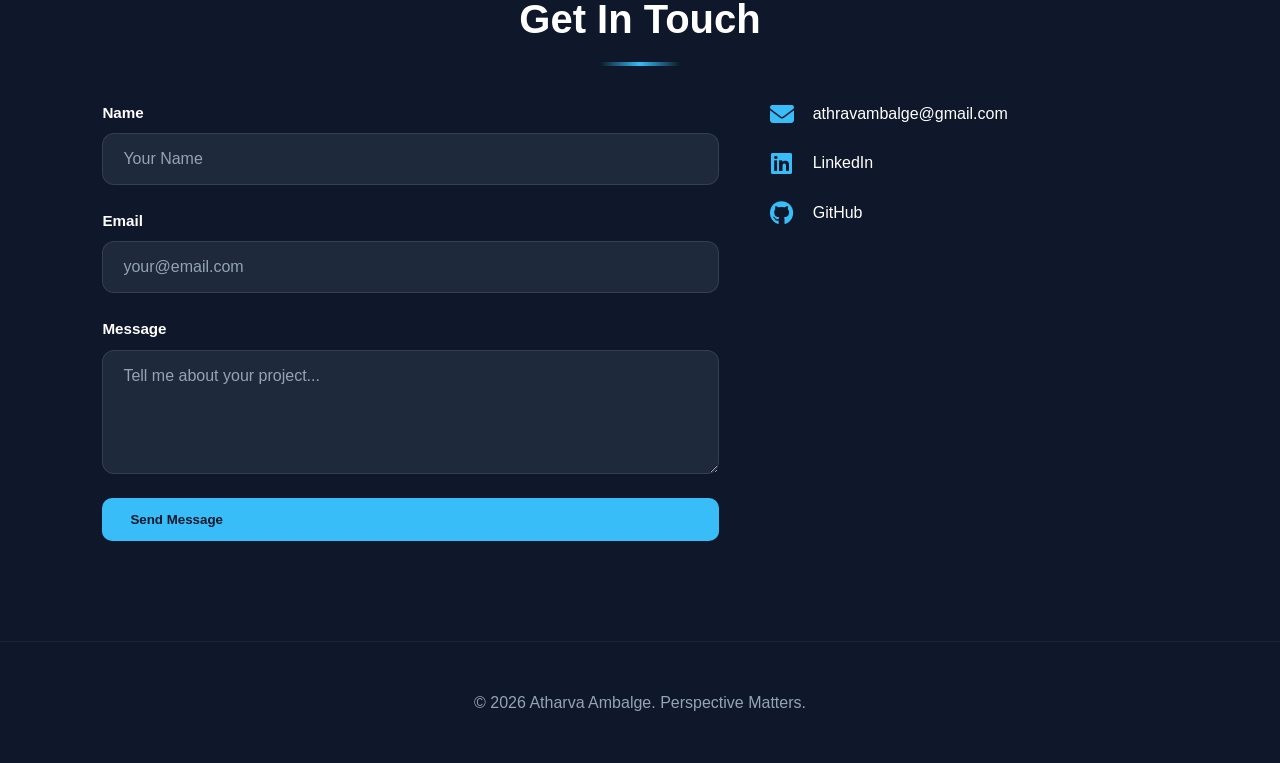
==== commit f05d5a8e: "Remove commented sections in index.html" ====
--- a/index.html
+++ b/index.html
@@ -90,7 +90,7 @@
 
         <section id="skills" class="fade-in">
             <h2>Technical Stack</h2>
-            <!-- BENTO GRID SKILLS (2026 TREND) -->
+            
             <div class="skills-bento">
                 <div class="skills-hero">
                     <i class="fa-brands fa-python"></i>
@@ -109,7 +109,7 @@
             </div>
         </section>
 
-        <!-- NEW STATS COUNTER SECTION -->
+        
         <section id="stats" class="fade-in stats-section">
             <h2>My Impact</h2>
             <div class="stats-grid">
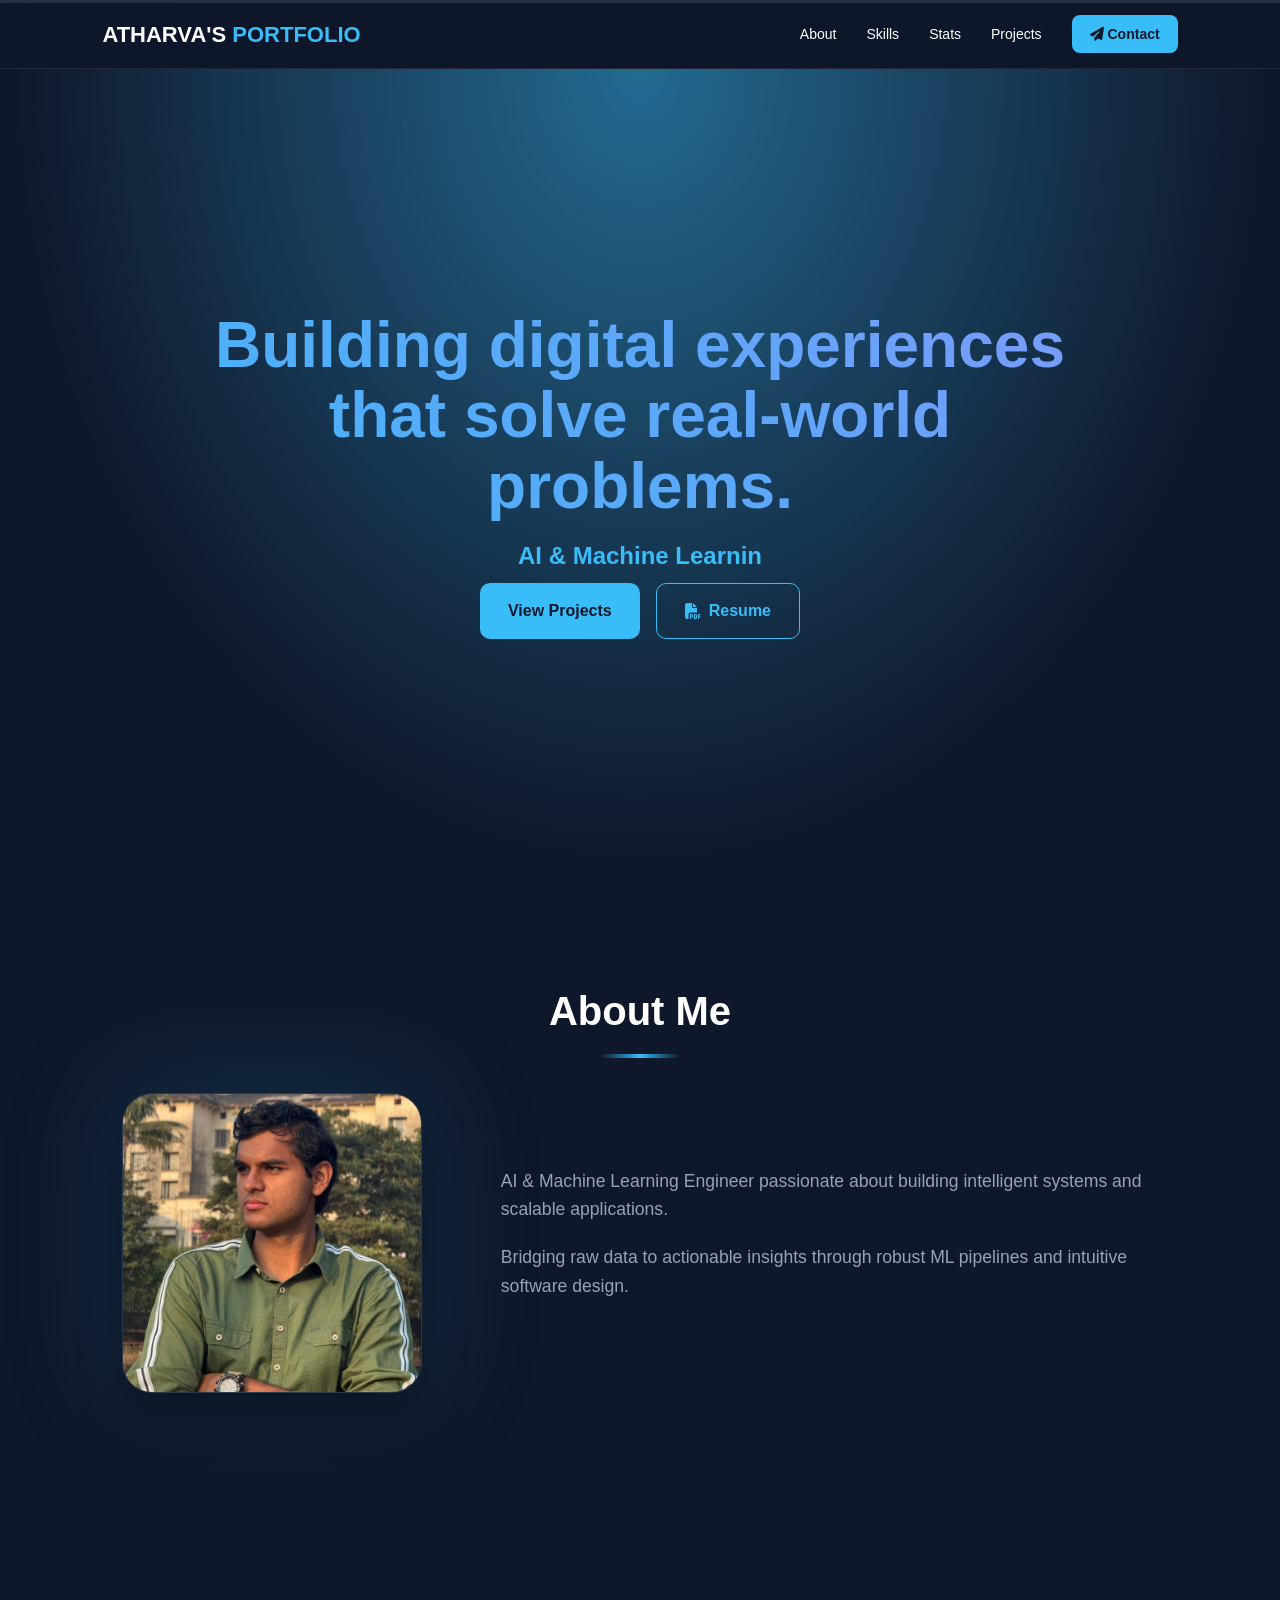
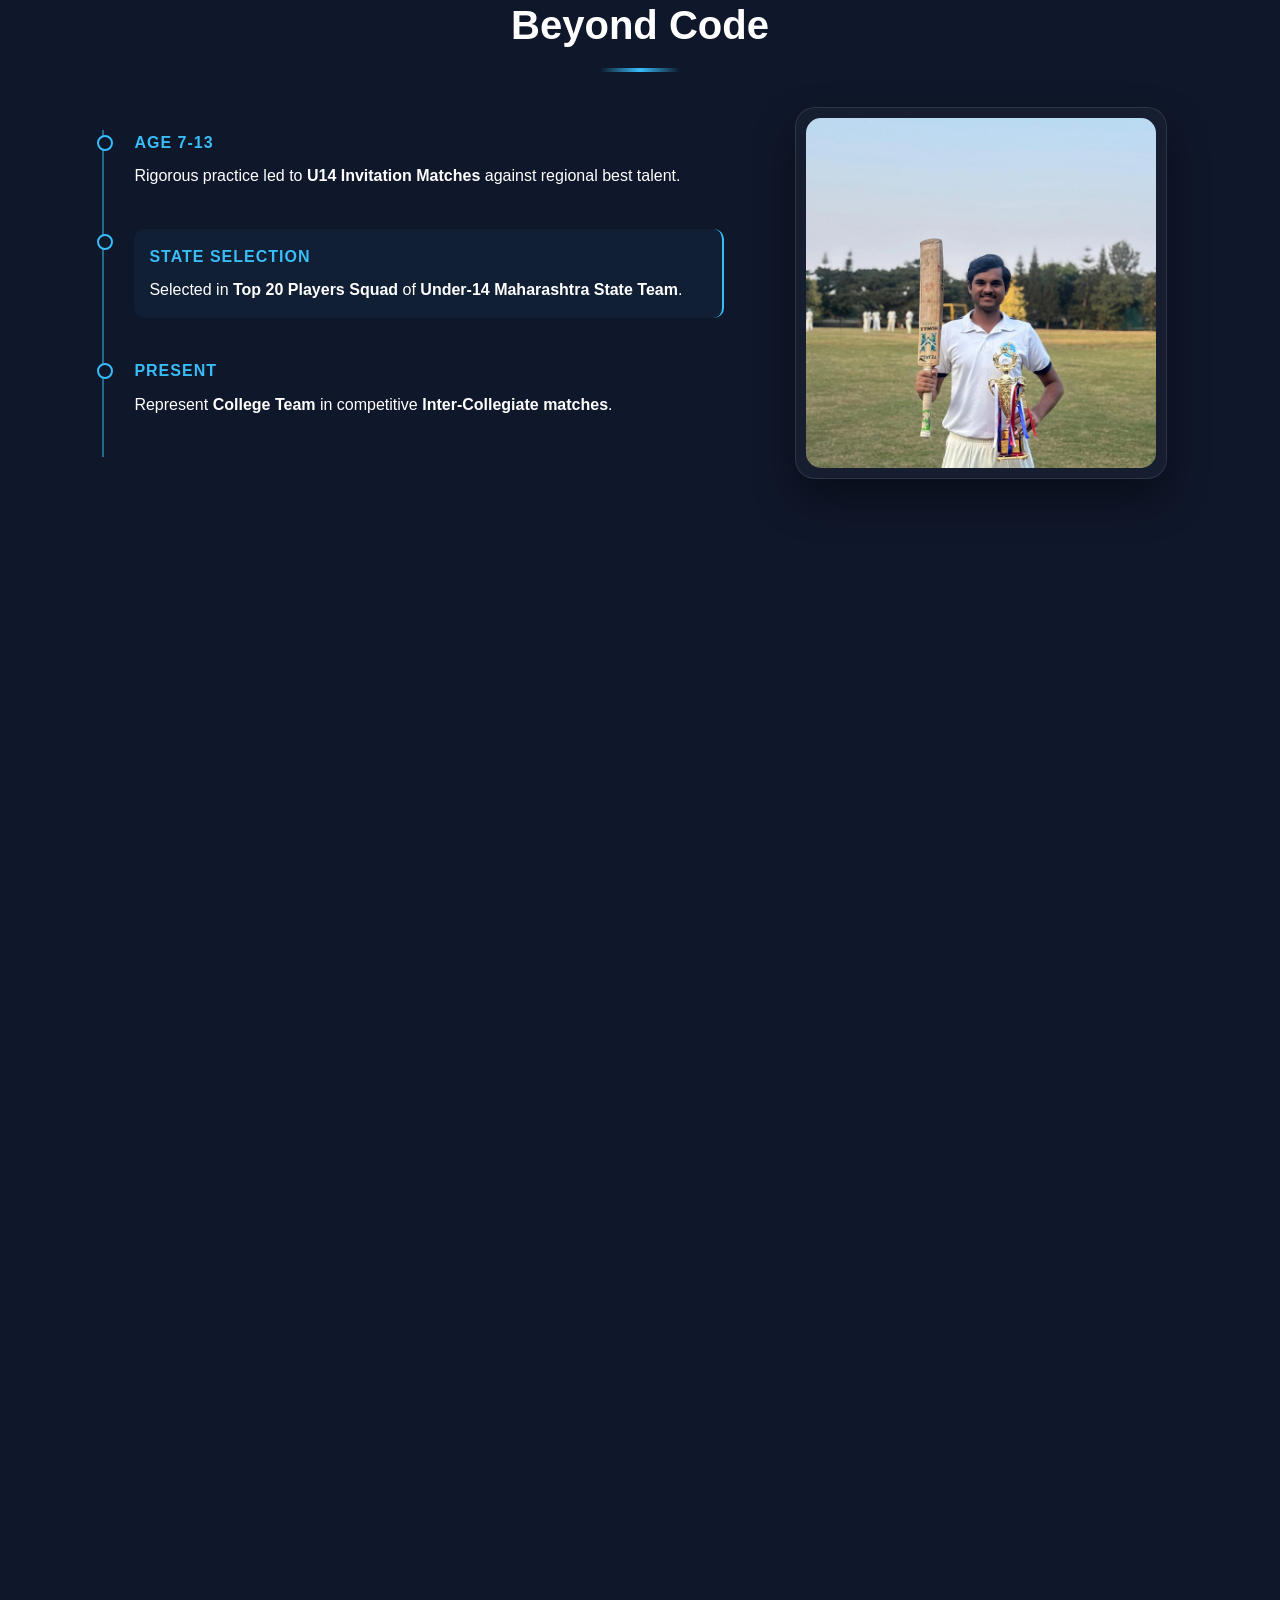
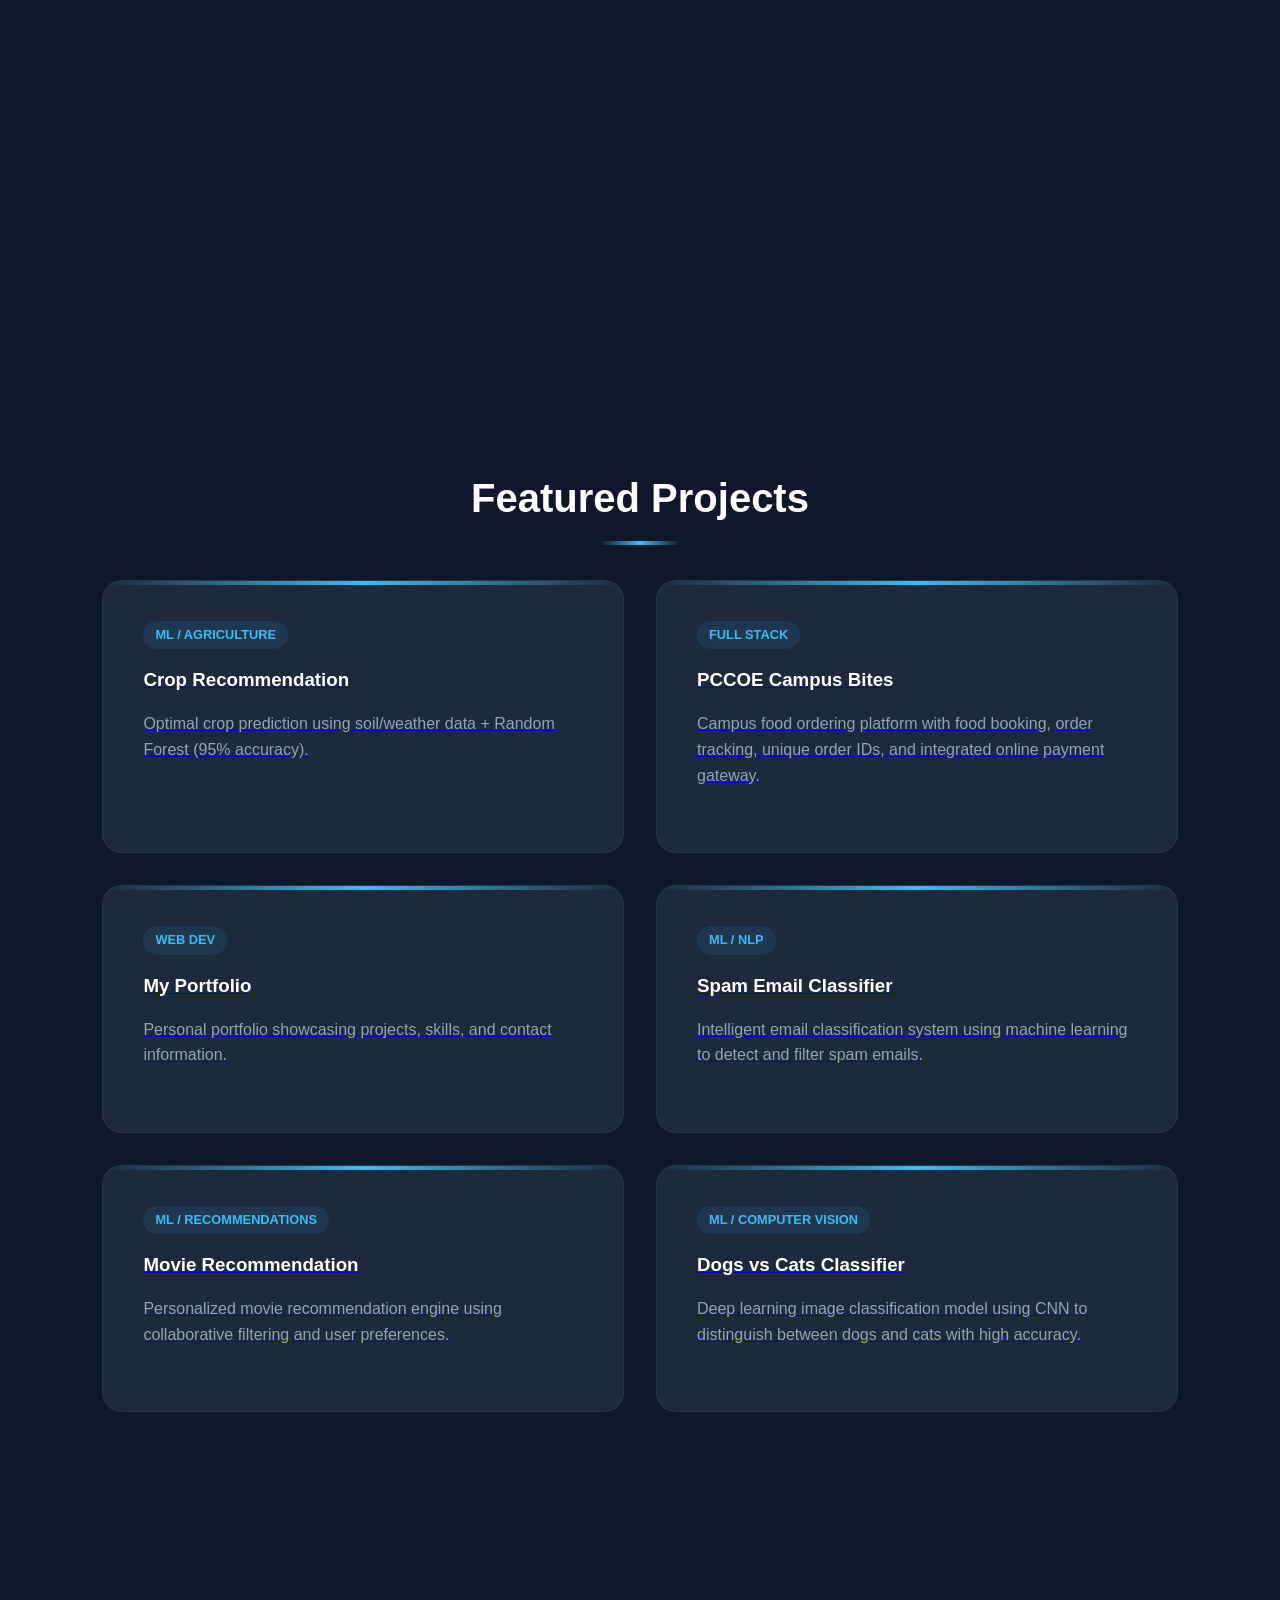
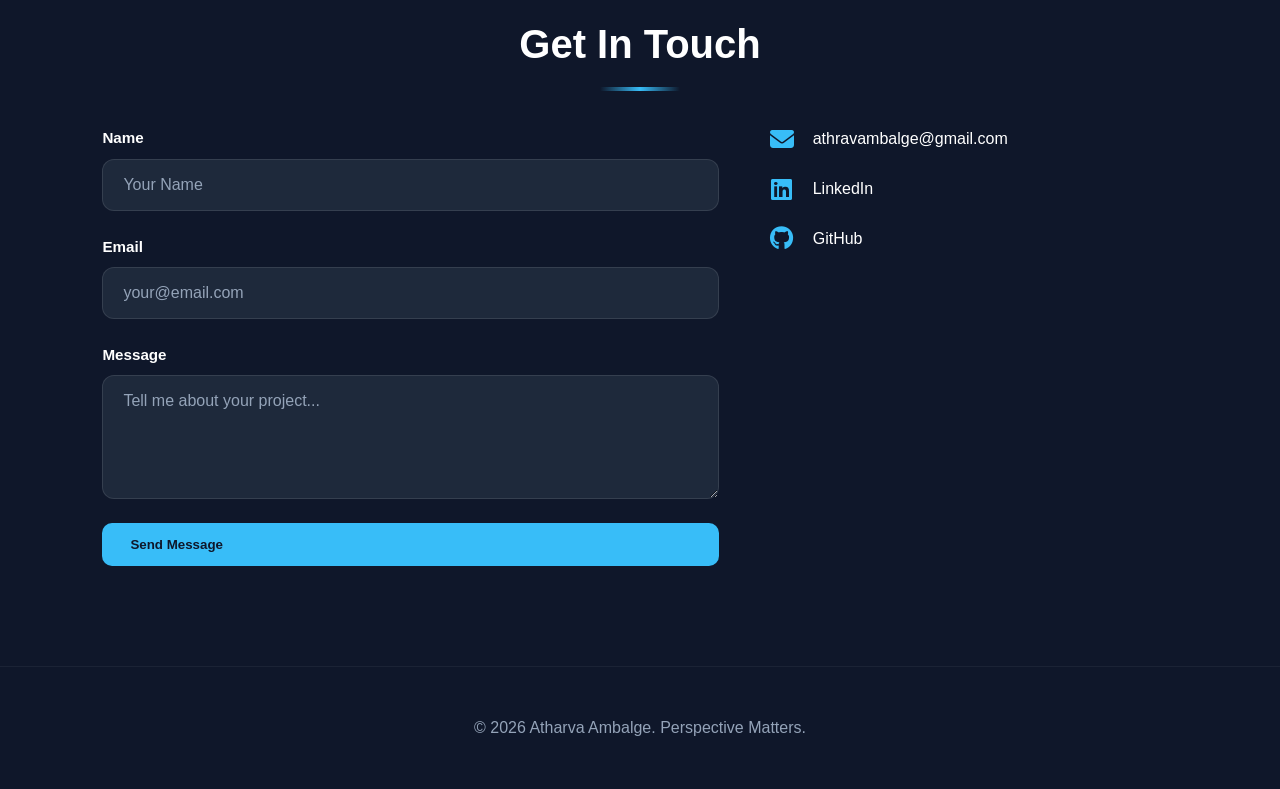
==== commit 87046b83: "Updated portfolio with Dogs vs Cats Classifier project, PCCOE Campus Bites enhancements, and README " ====
--- a/index.html
+++ b/index.html
@@ -90,7 +90,7 @@
 
         <section id="skills" class="fade-in">
             <h2>Technical Stack</h2>
-            
+            <!-- BENTO GRID SKILLS (2026 TREND) -->
             <div class="skills-bento">
                 <div class="skills-hero">
                     <i class="fa-brands fa-python"></i>
@@ -109,7 +109,7 @@
             </div>
         </section>
 
-        
+        <!-- NEW STATS COUNTER SECTION -->
         <section id="stats" class="fade-in stats-section">
             <h2>My Impact</h2>
             <div class="stats-grid">
@@ -142,8 +142,8 @@
                 </a>
                 <a href="https://github.com/athravambalge-boop/FSDProject" target="_blank" rel="noopener" class="card" tabindex="0">
                     <div class="card-tag">Full Stack</div>
-                    <h3>Akurdi Mess</h3>
-                    <p>Local food service platform with reviews, search, and real-time menus.</p>
+                    <h3>PCCOE Campus Bites</h3>
+                    <p>Campus food ordering platform with food booking, order tracking, unique order IDs, and integrated online payment gateway.</p>
                 </a>
                 <a href="https://github.com/athravambalge-boop/My-Portfolio" target="_blank" rel="noopener" class="card" tabindex="0">
                     <div class="card-tag">Web Dev</div>
@@ -159,6 +159,11 @@
                     <div class="card-tag">ML / Recommendations</div>
                     <h3>Movie Recommendation</h3>
                     <p>Personalized movie recommendation engine using collaborative filtering and user preferences.</p>
+                </a>
+                <a href="https://github.com/athravambalge-boop/Image-Classifier-ML" target="_blank" rel="noopener" class="card" tabindex="0">
+                    <div class="card-tag">ML / Computer Vision</div>
+                    <h3>Dogs vs Cats Classifier</h3>
+                    <p>Deep learning image classification model using CNN to distinguish between dogs and cats with high accuracy.</p>
                 </a>
             </div>
         </section>
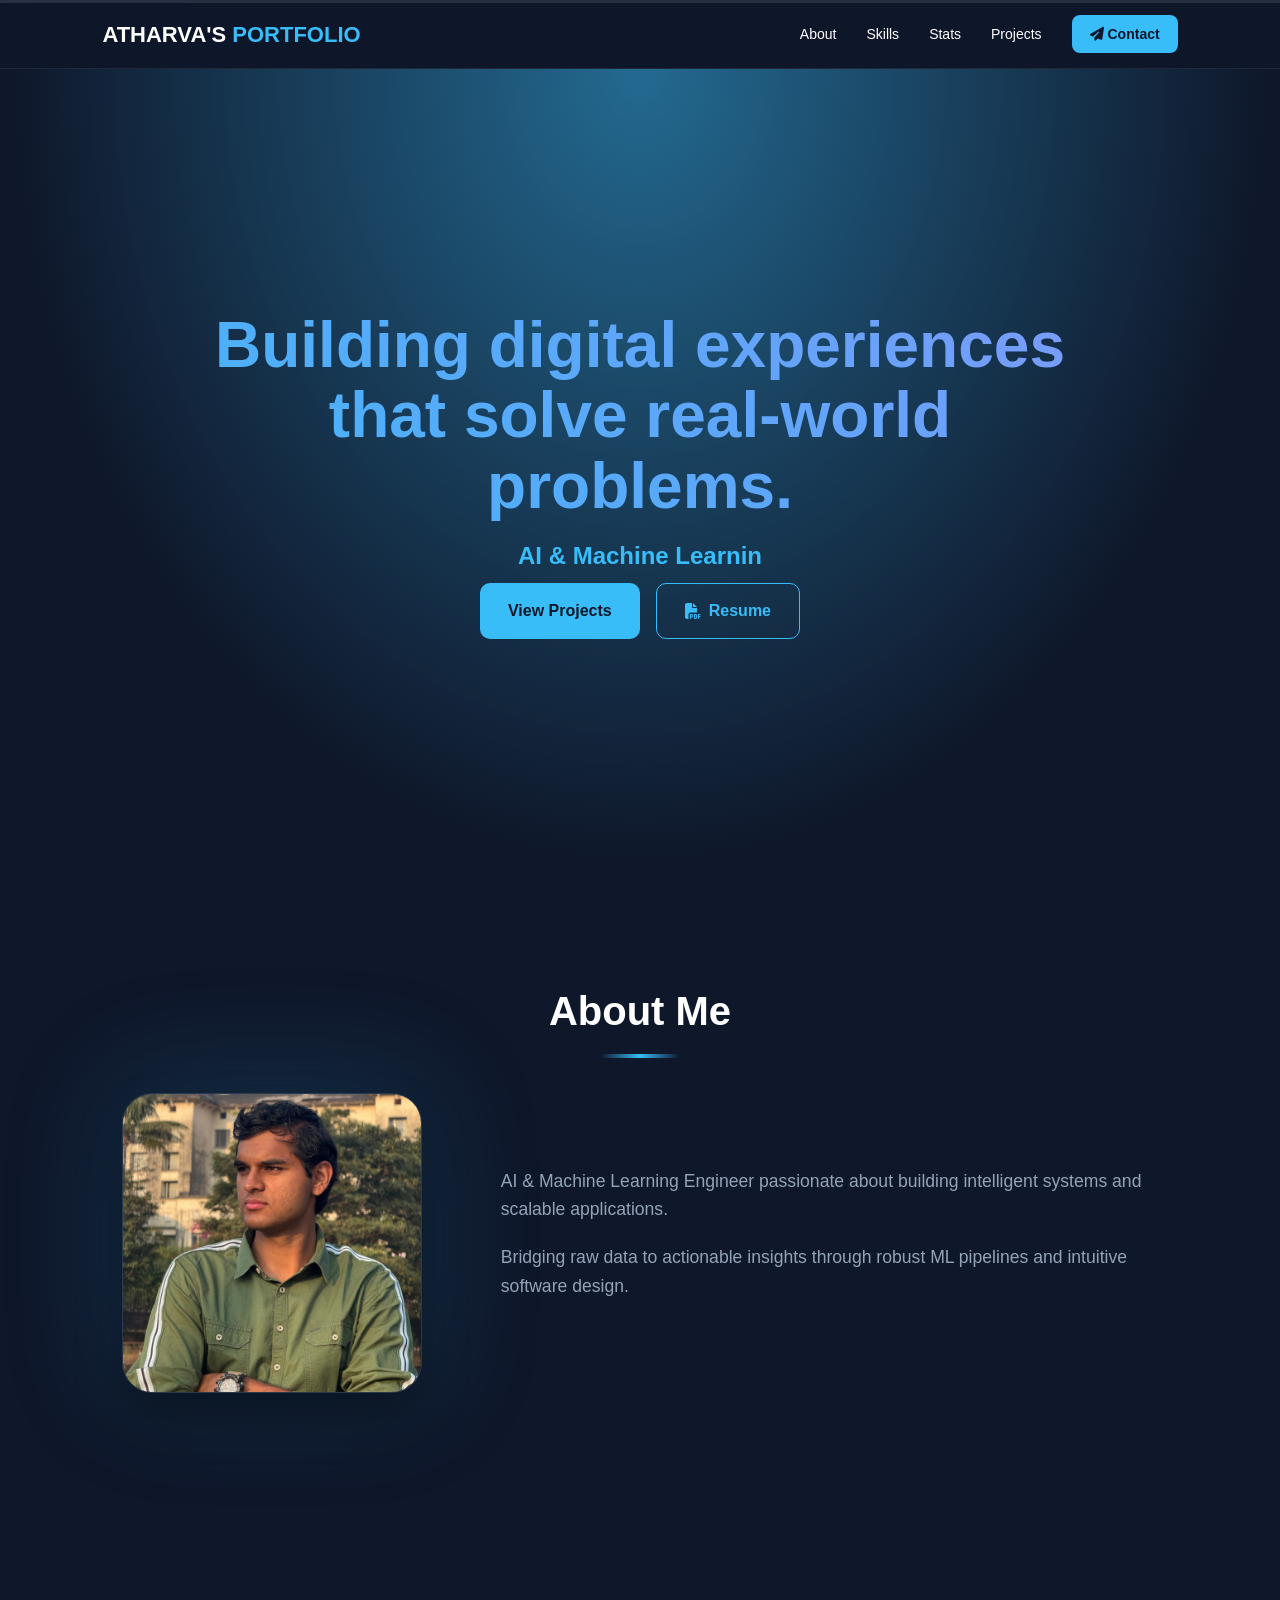
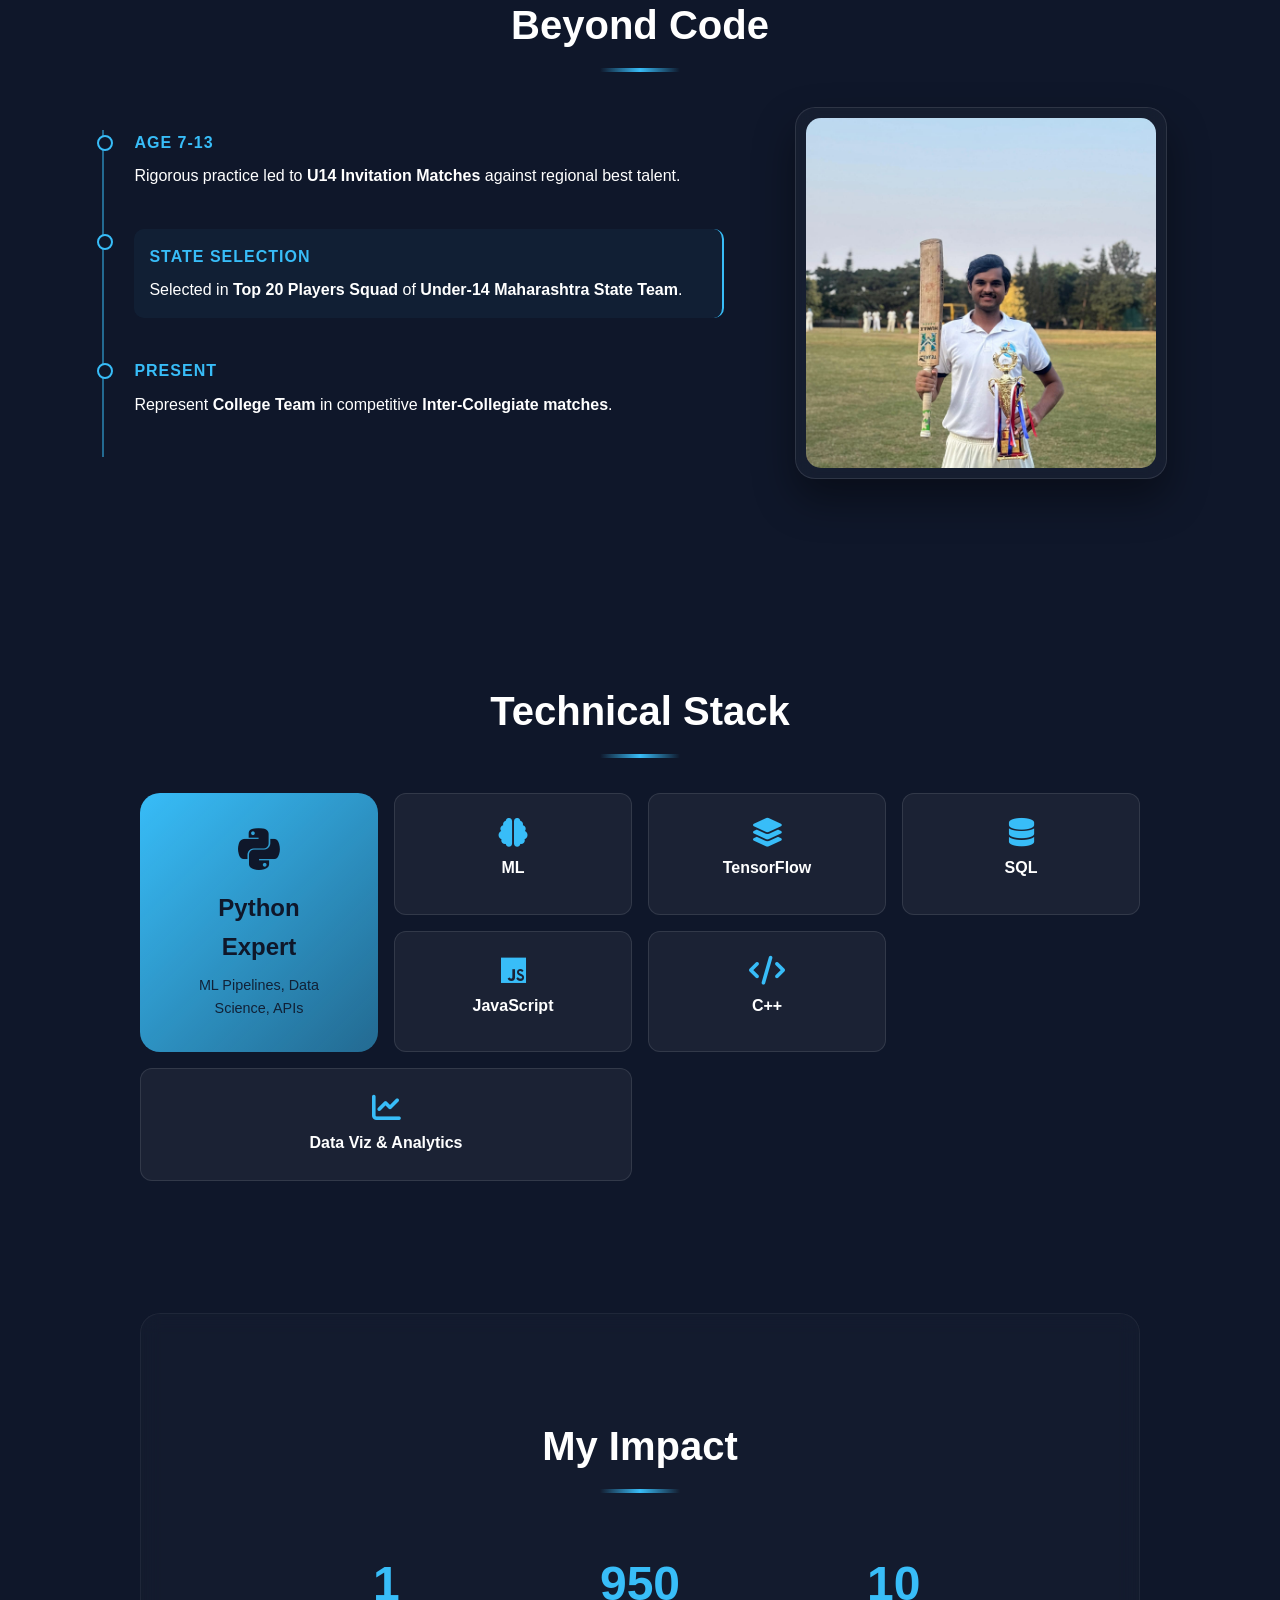
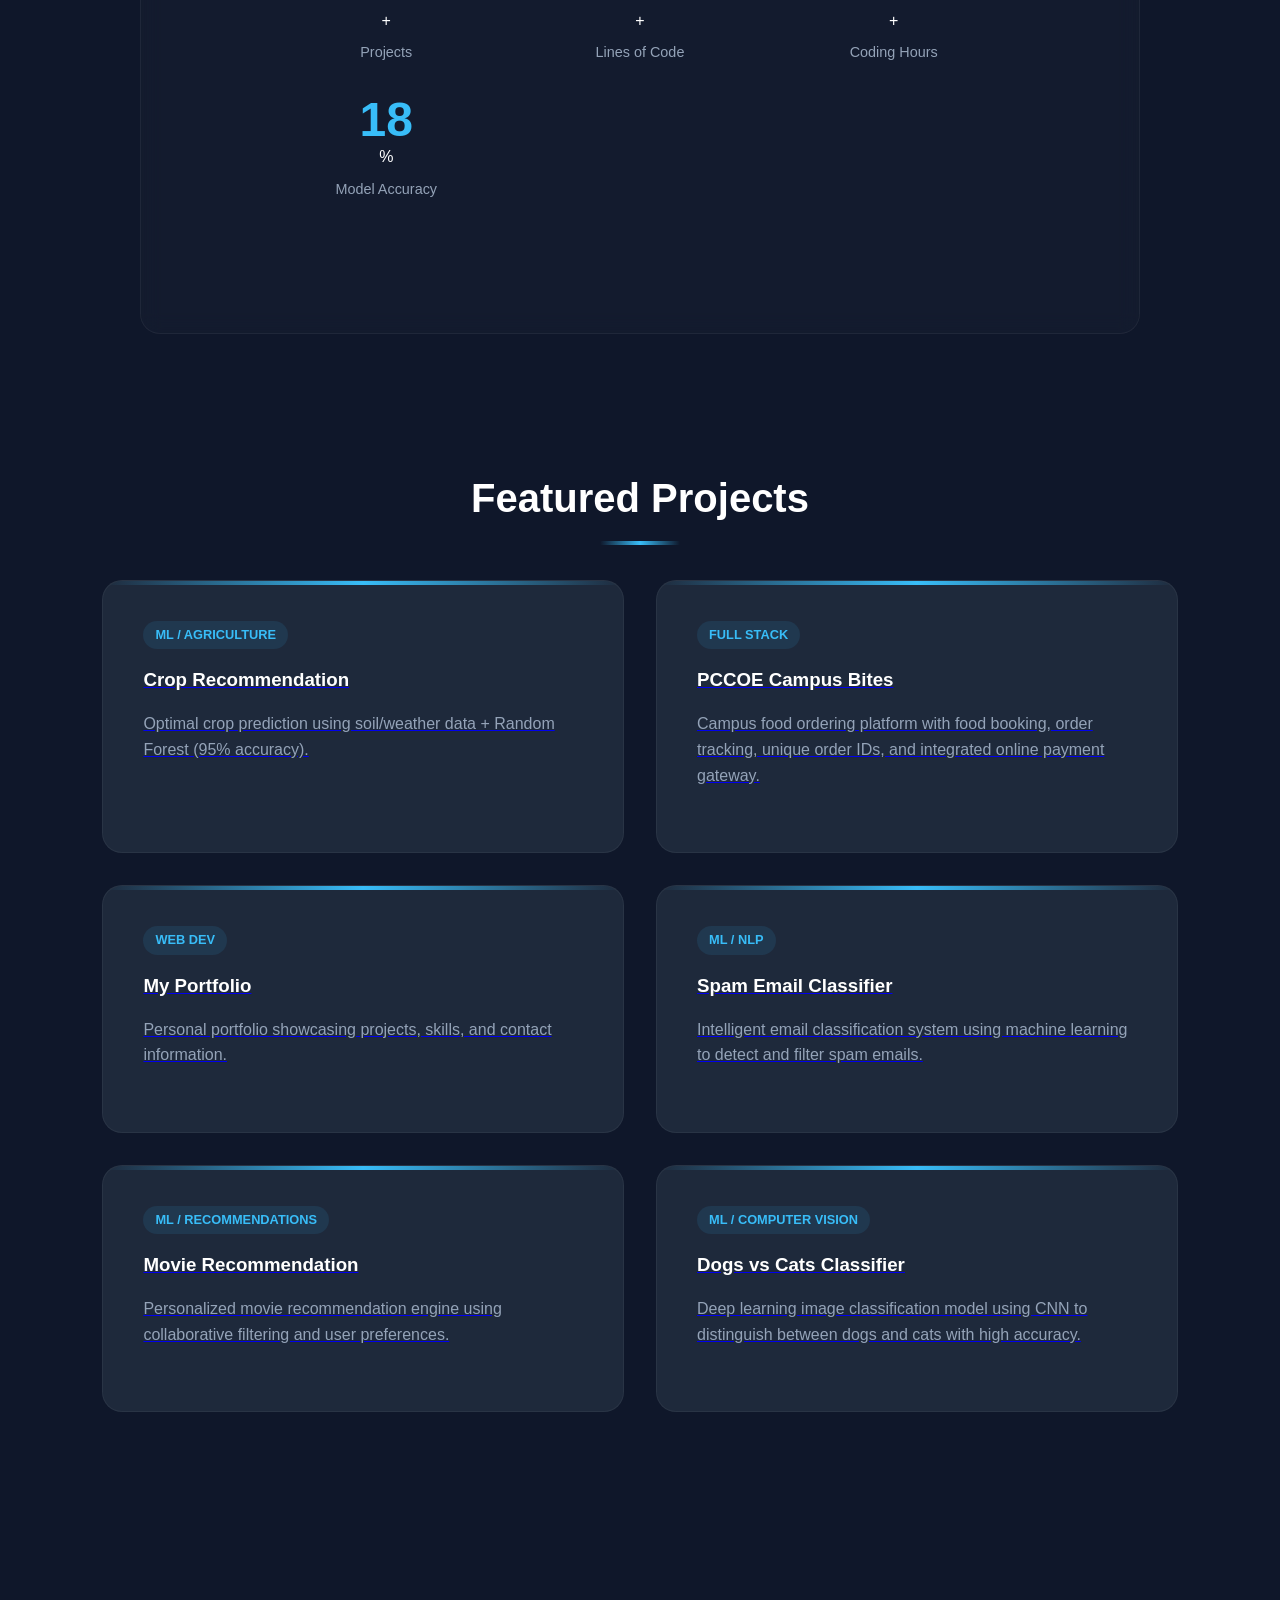
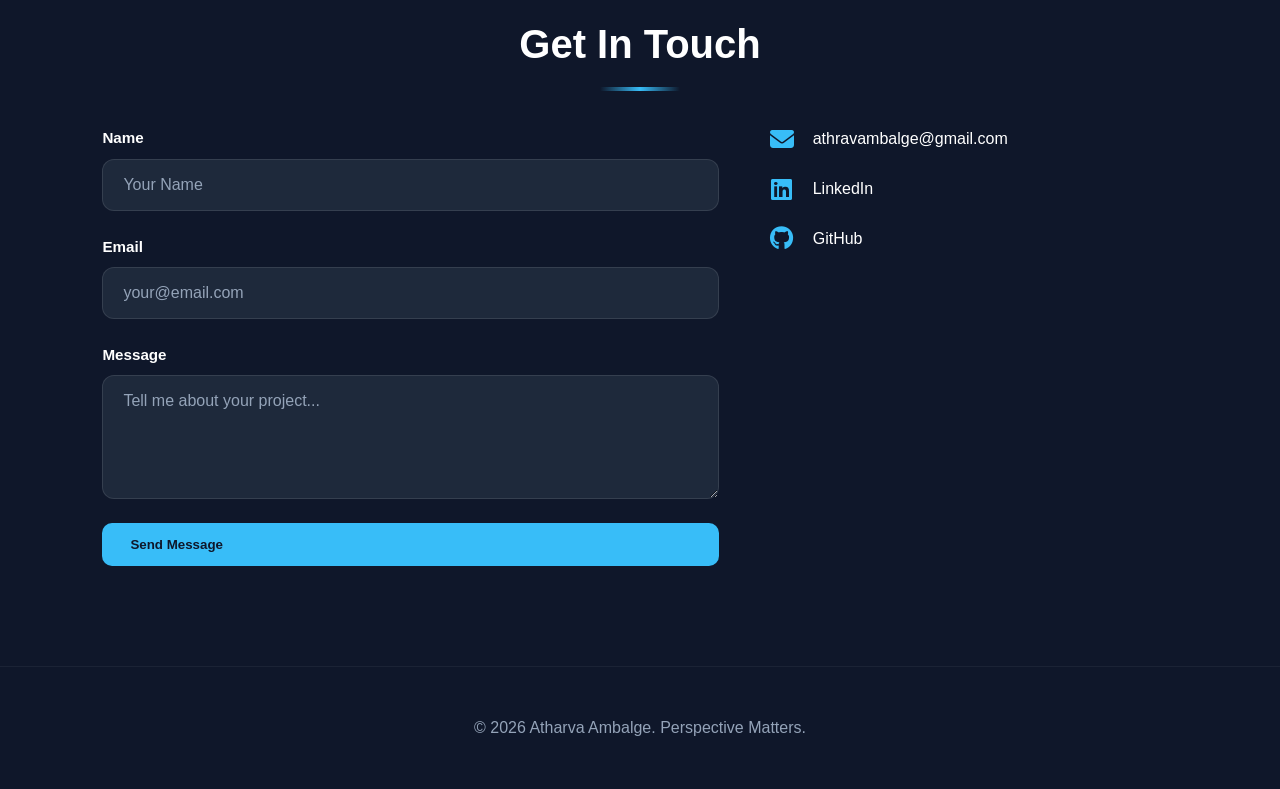
==== commit 73b2a44c: "Merge branch 'master' of https://github.com/athravambalge-boop/My-Portfolio" ====
--- a/index.html
+++ b/index.html
@@ -90,7 +90,7 @@
 
         <section id="skills" class="fade-in">
             <h2>Technical Stack</h2>
-            <!-- BENTO GRID SKILLS (2026 TREND) -->
+            
             <div class="skills-bento">
                 <div class="skills-hero">
                     <i class="fa-brands fa-python"></i>
@@ -109,7 +109,7 @@
             </div>
         </section>
 
-        <!-- NEW STATS COUNTER SECTION -->
+        
         <section id="stats" class="fade-in stats-section">
             <h2>My Impact</h2>
             <div class="stats-grid">
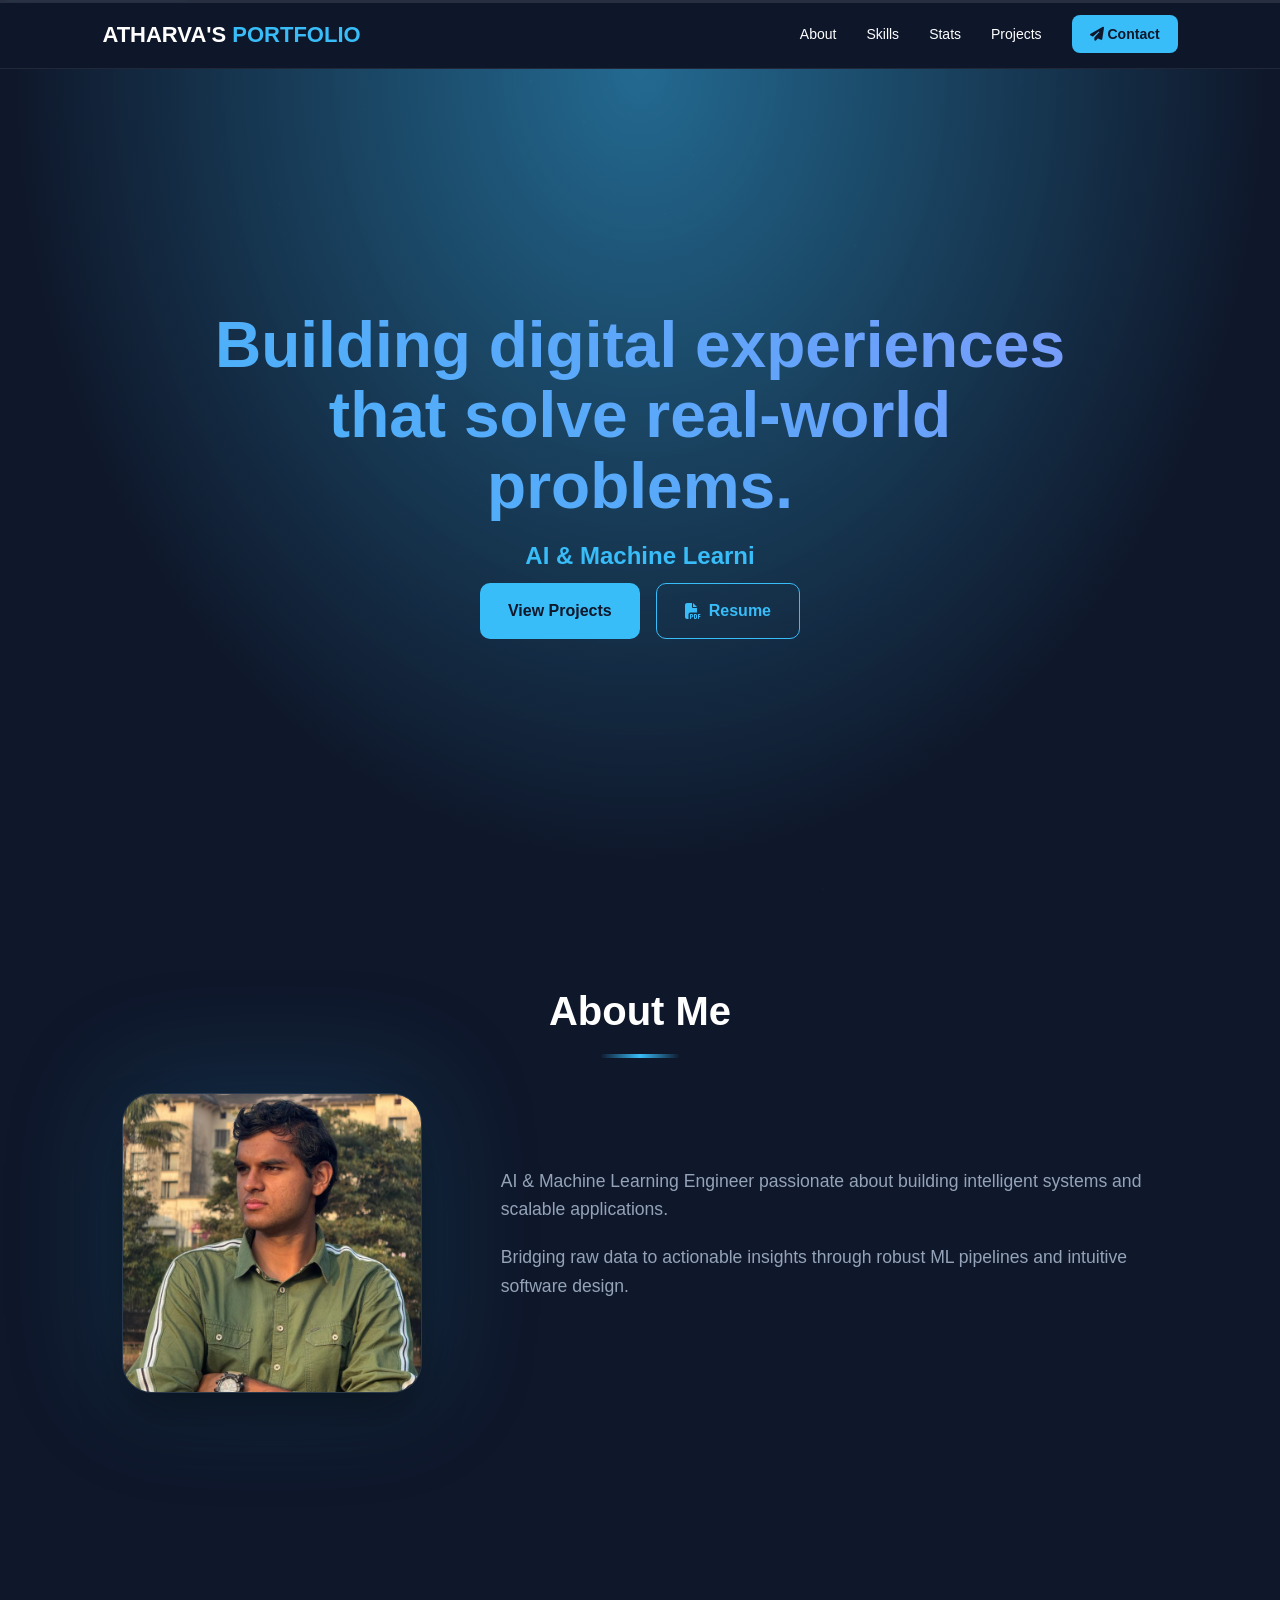
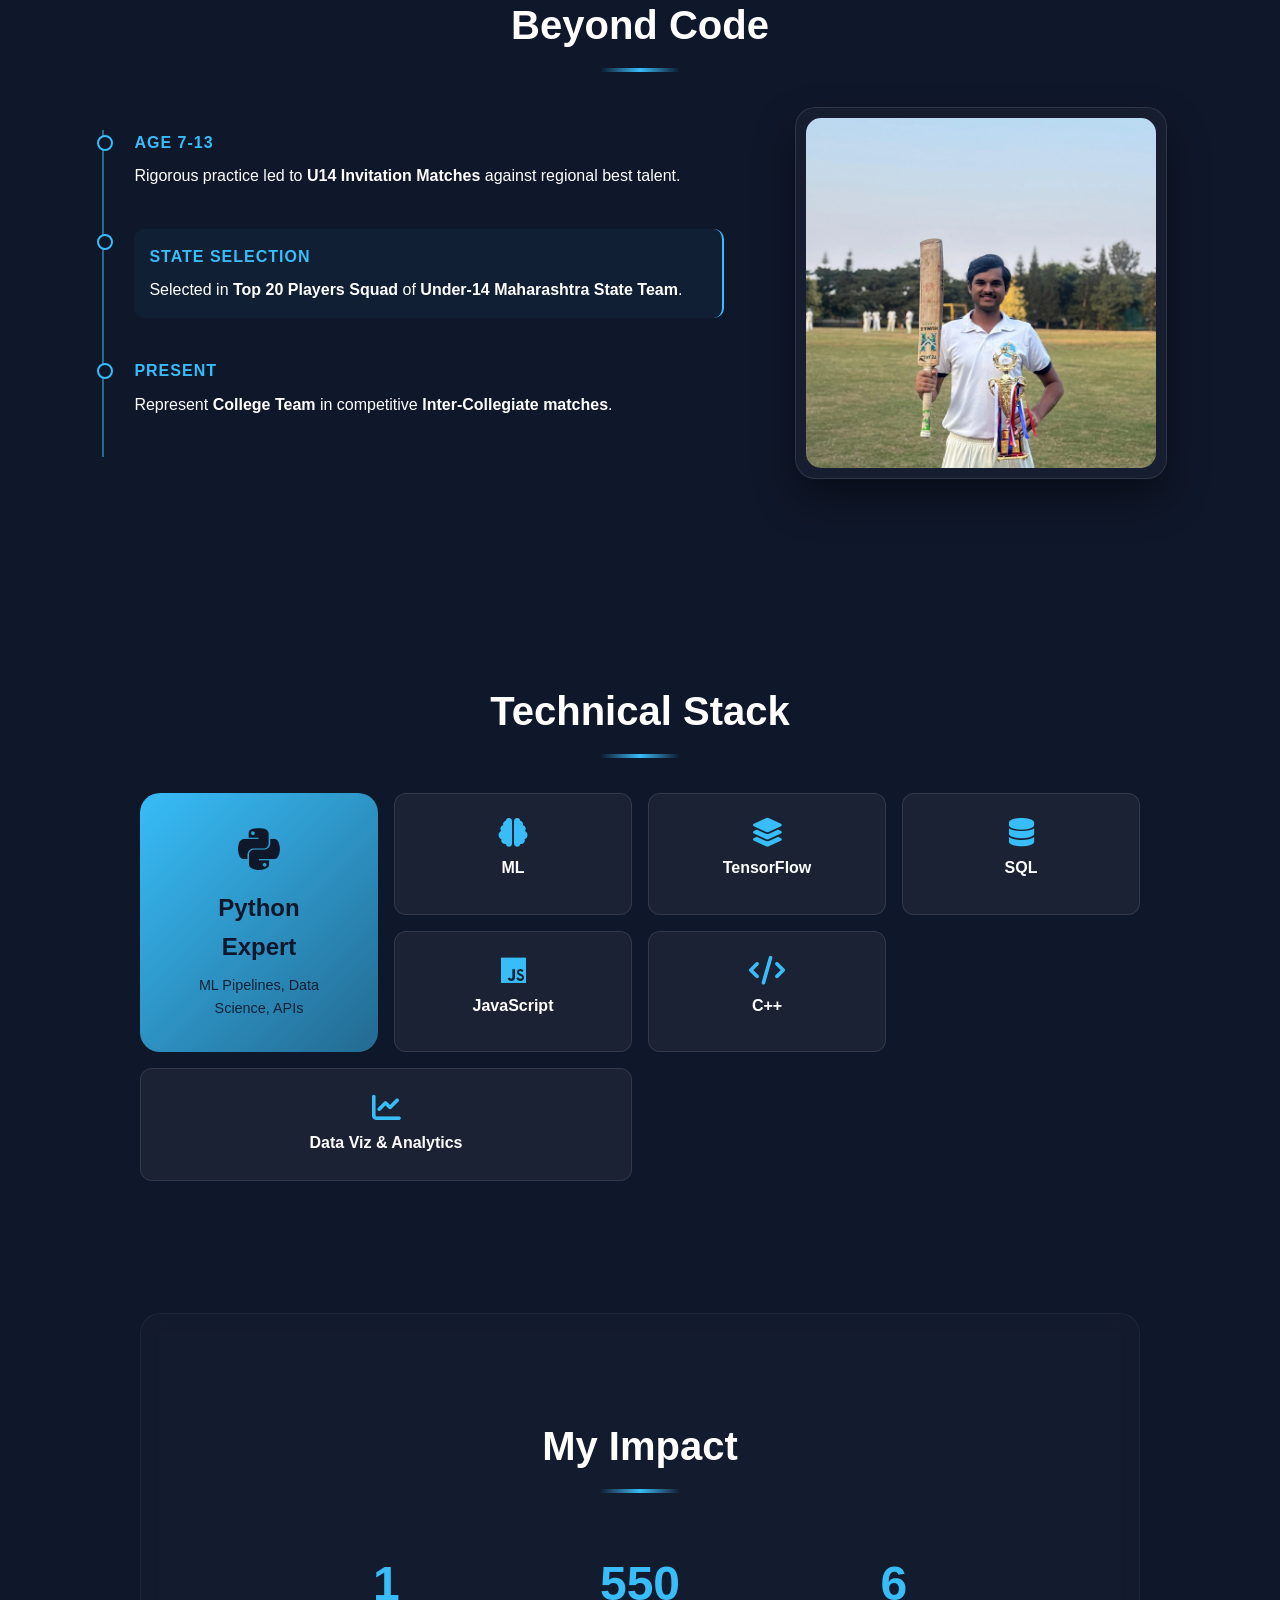
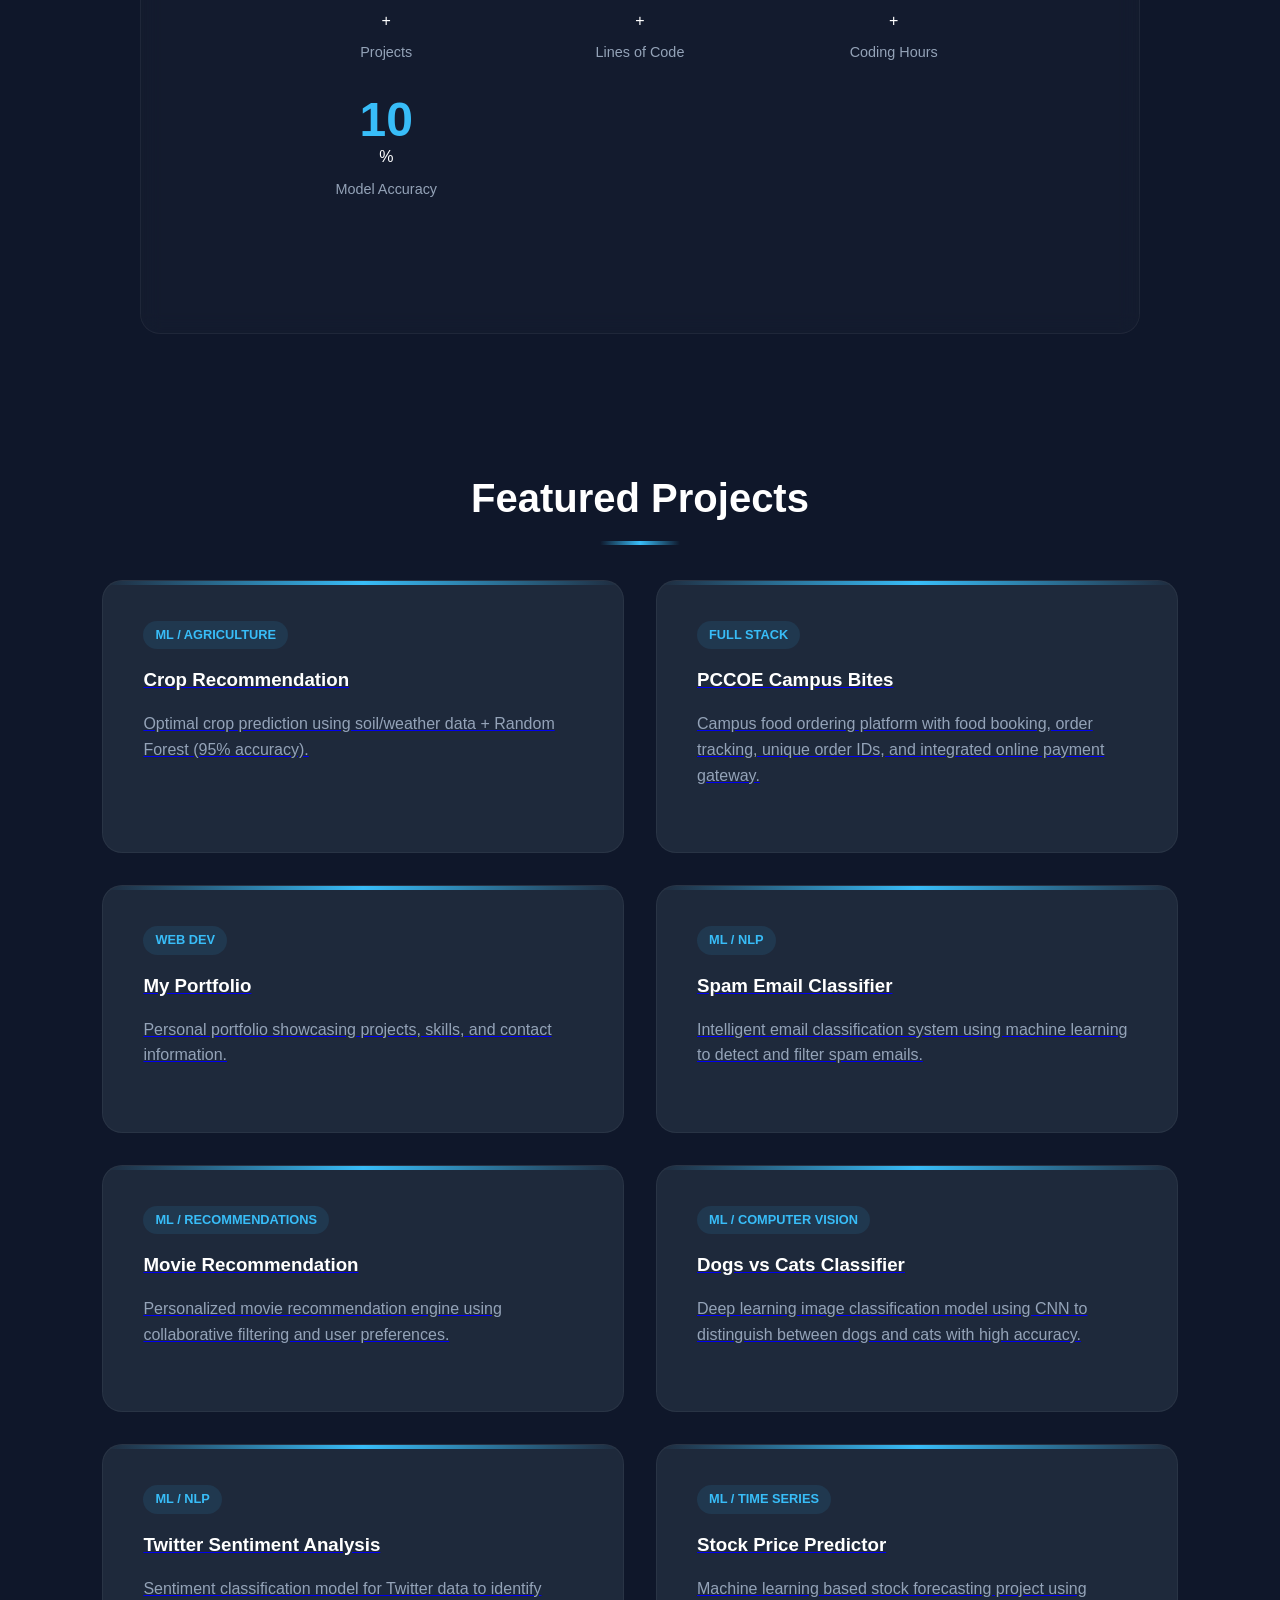
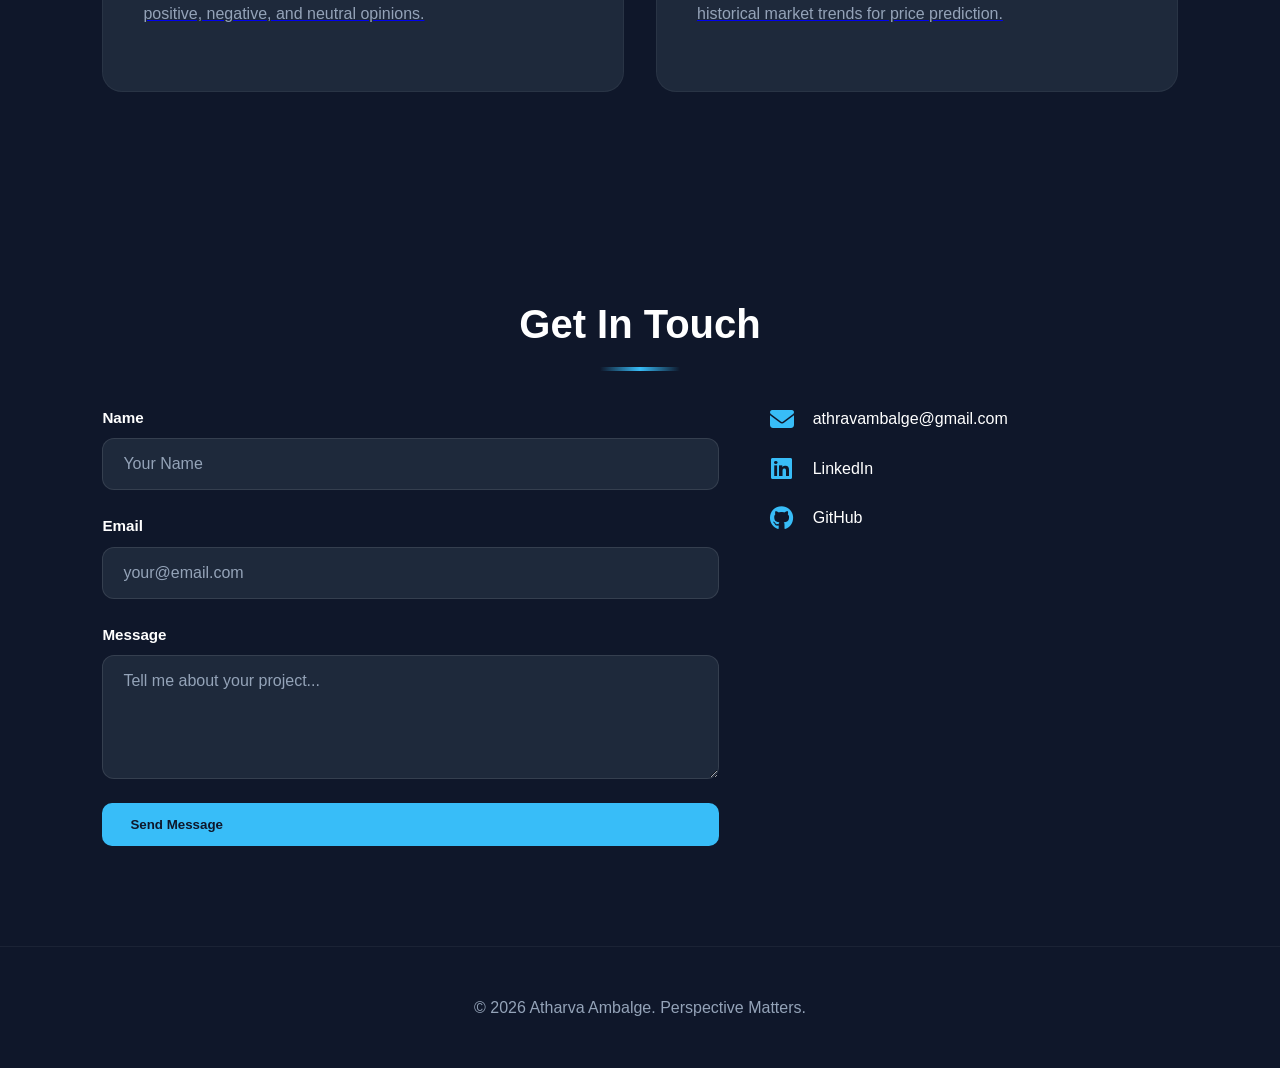
==== commit b812b9a5: "Add Twitter sentiment and stock predictor projects" ====
--- a/index.html
+++ b/index.html
@@ -165,6 +165,16 @@
                     <h3>Dogs vs Cats Classifier</h3>
                     <p>Deep learning image classification model using CNN to distinguish between dogs and cats with high accuracy.</p>
                 </a>
+                <a href="https://github.com/athravambalge-boop/Sentiment-Analysis-Twitter" target="_blank" rel="noopener" class="card" tabindex="0">
+                    <div class="card-tag">ML / NLP</div>
+                    <h3>Twitter Sentiment Analysis</h3>
+                    <p>Sentiment classification model for Twitter data to identify positive, negative, and neutral opinions.</p>
+                </a>
+                <a href="https://github.com/athravambalge-boop/Stock-Price-Predictor" target="_blank" rel="noopener" class="card" tabindex="0">
+                    <div class="card-tag">ML / Time Series</div>
+                    <h3>Stock Price Predictor</h3>
+                    <p>Machine learning based stock forecasting project using historical market trends for price prediction.</p>
+                </a>
             </div>
         </section>
 
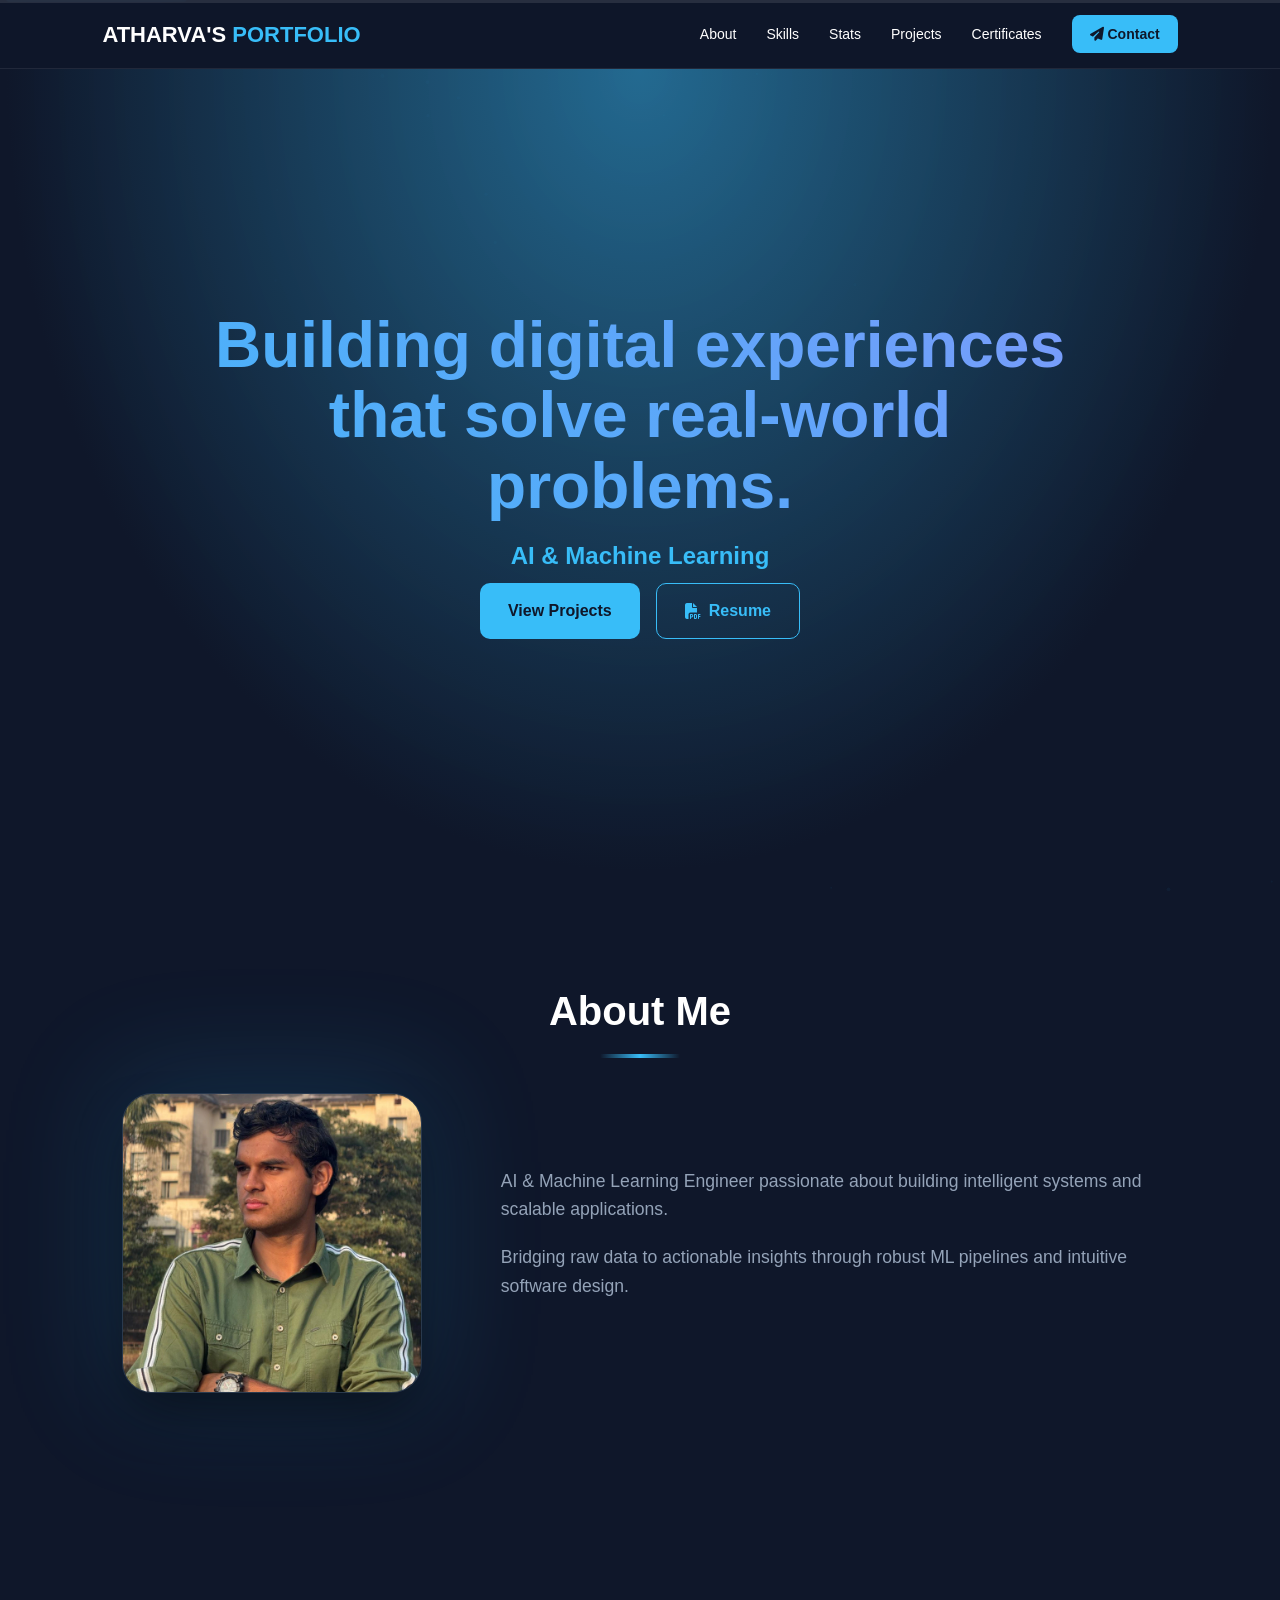
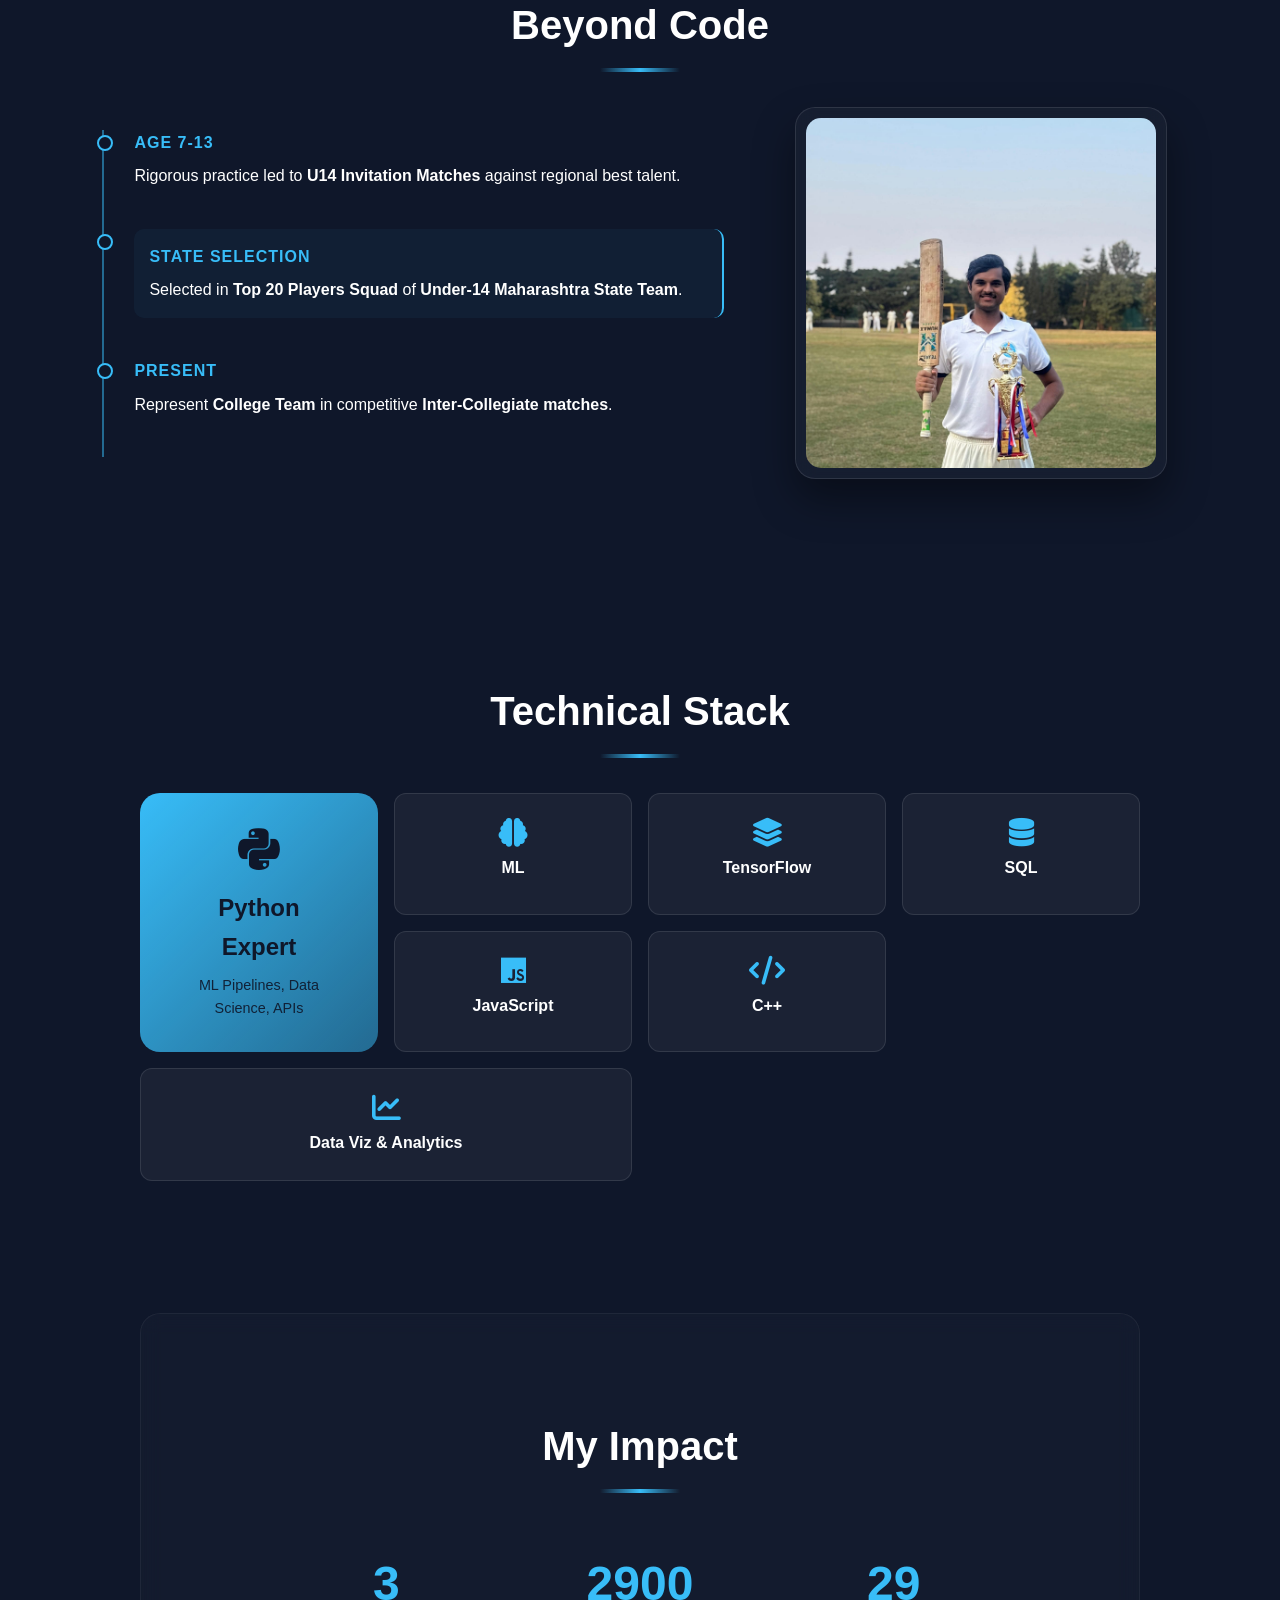
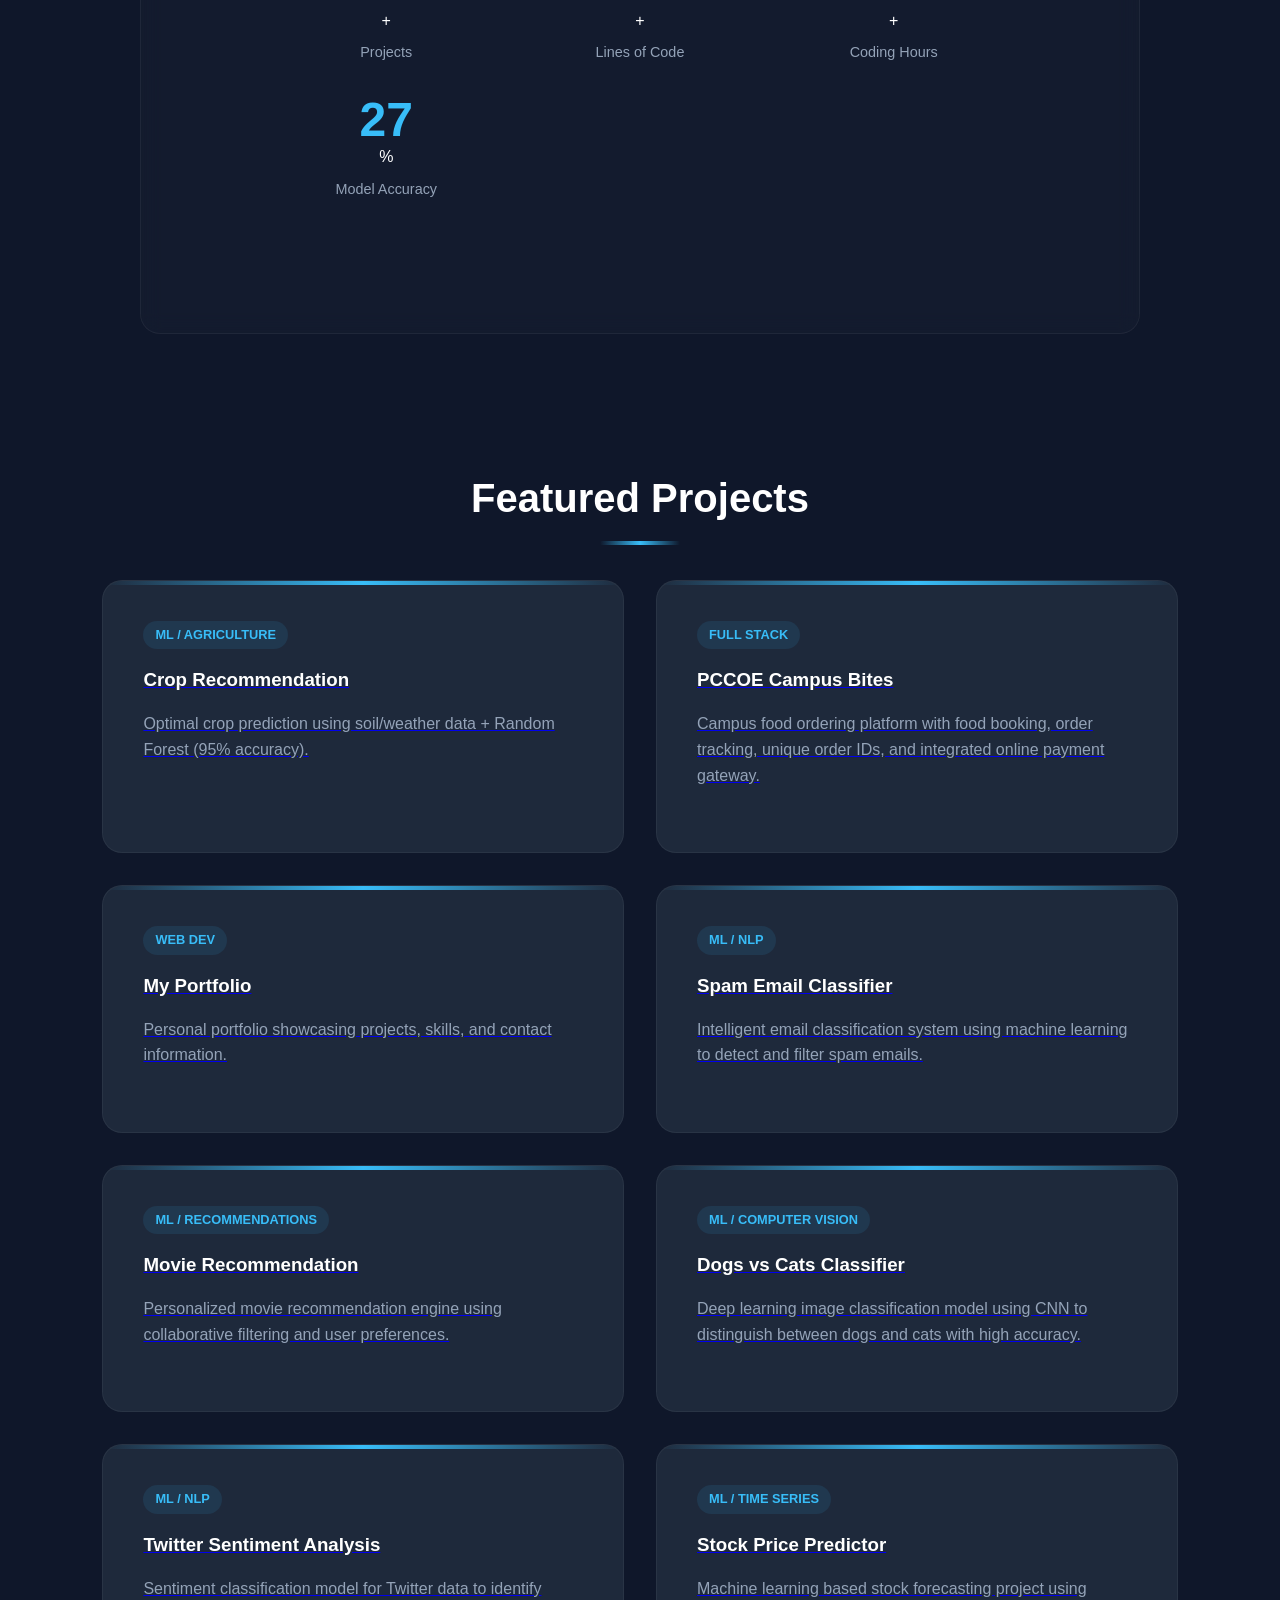
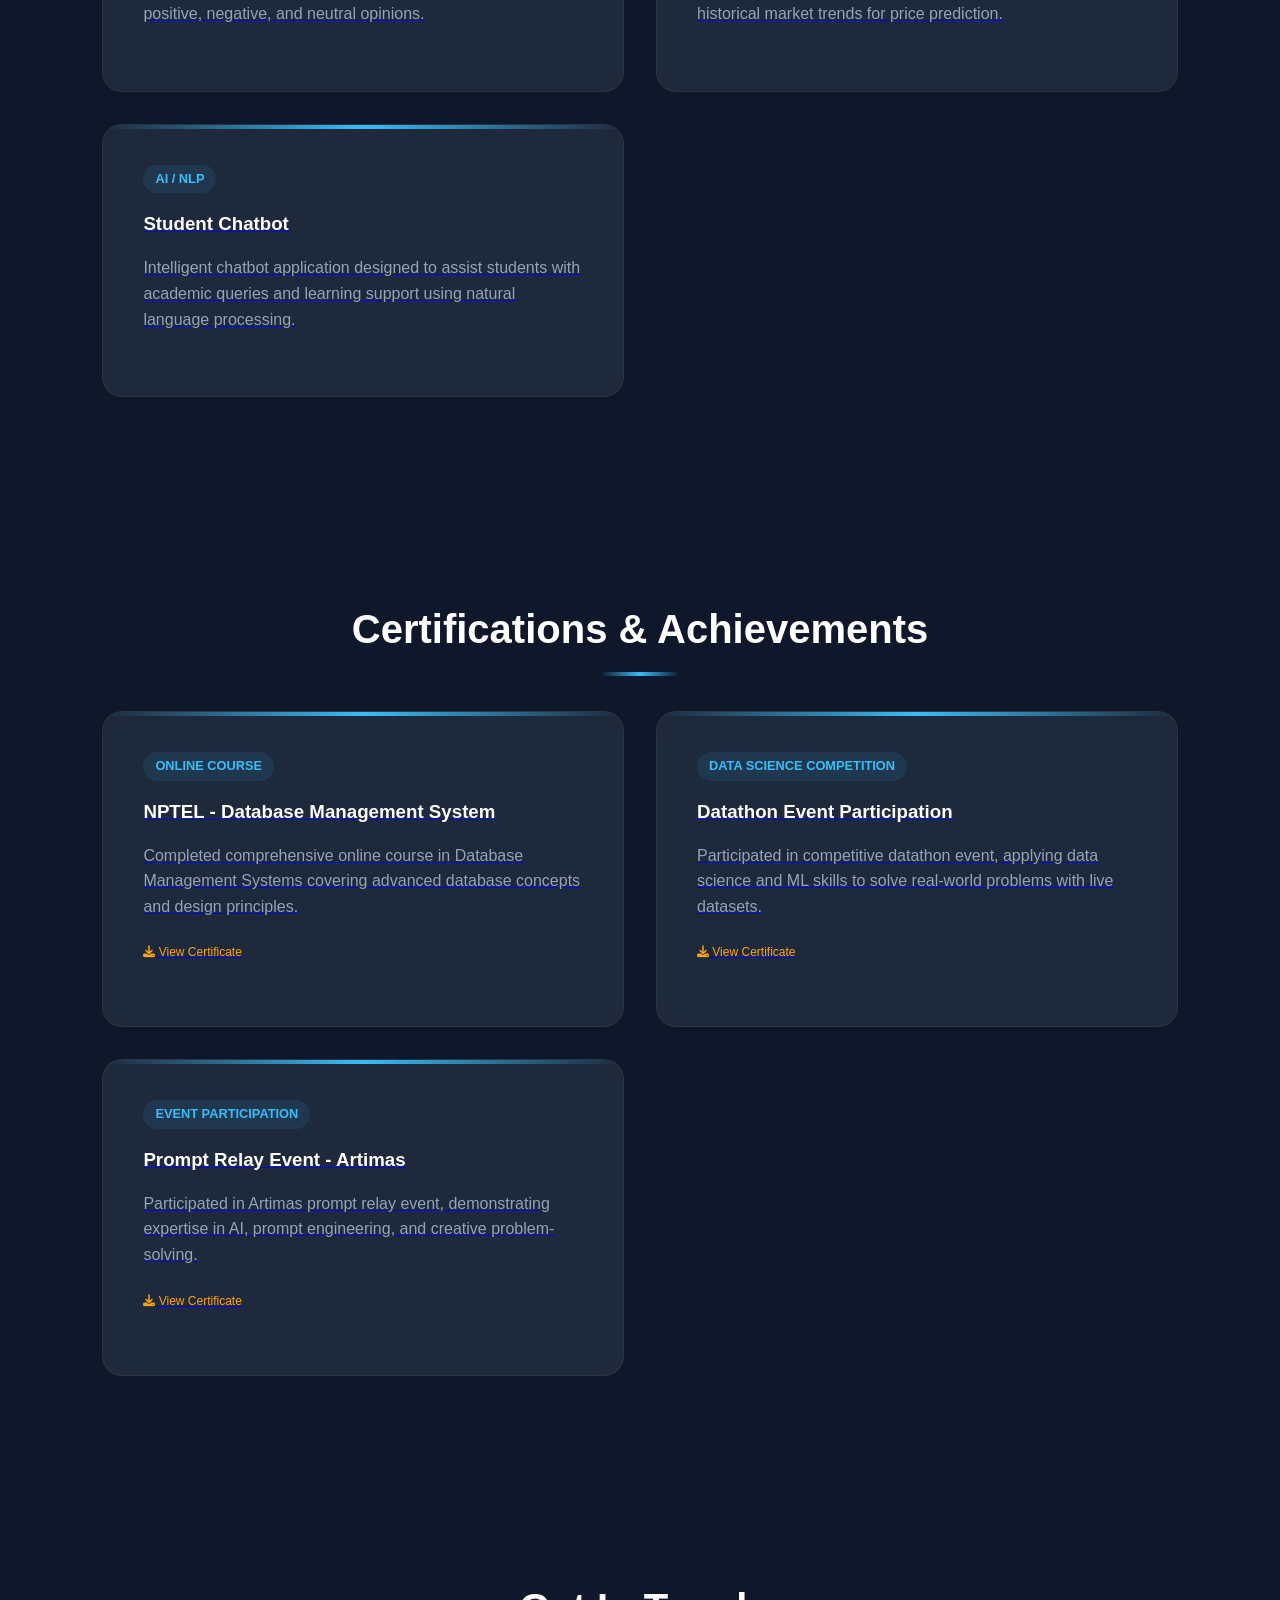
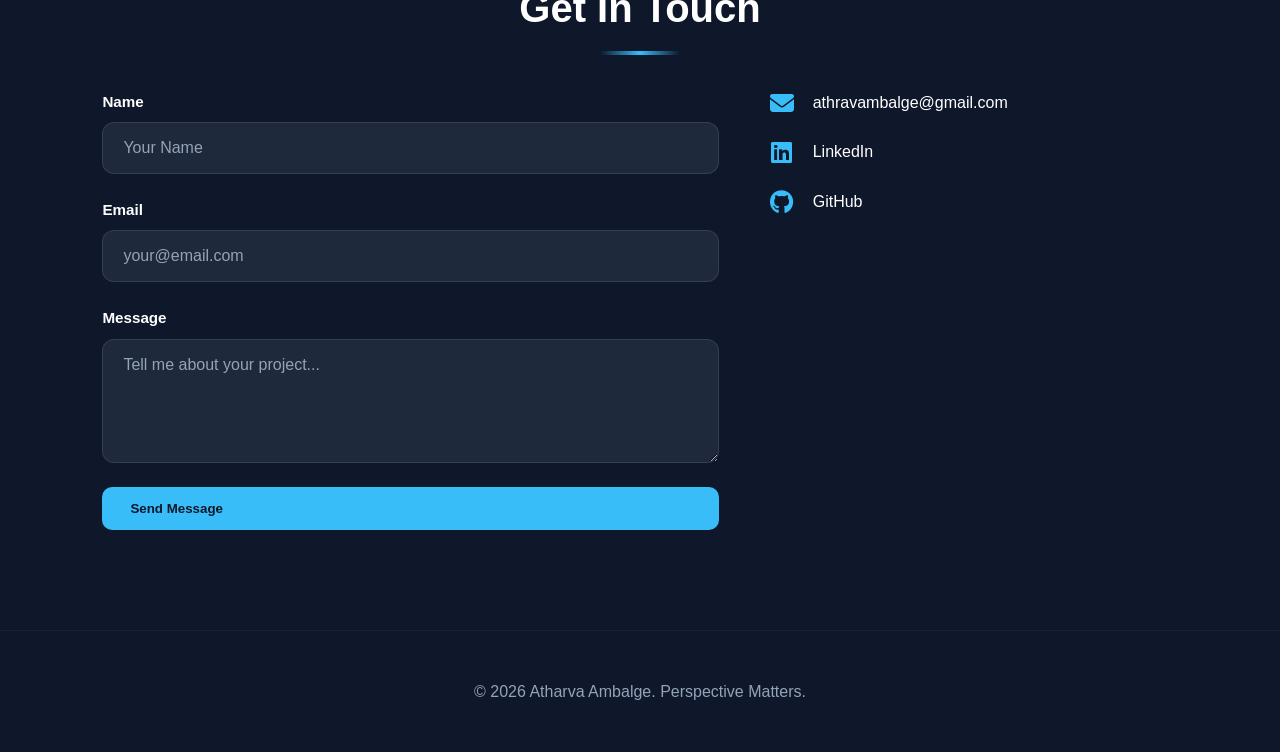
==== commit 92c4ffff: "Add certificates and update portfolio with comprehensive project details - Added Certifications & Ac" ====
--- a/index.html
+++ b/index.html
@@ -31,6 +31,7 @@
             <a href="#skills">Skills</a>
             <a href="#stats">Stats</a>
             <a href="#projects">Projects</a>
+            <a href="#certificates">Certificates</a>
             <a href="#contact" class="btn-sm"><i class="fa-solid fa-paper-plane"></i> Contact</a>
         </div>
         <label for="nav-toggle" class="hamburger">
@@ -175,6 +176,35 @@
                     <h3>Stock Price Predictor</h3>
                     <p>Machine learning based stock forecasting project using historical market trends for price prediction.</p>
                 </a>
+                <a href="https://github.com/athravambalge-boop/Chatbot" target="_blank" rel="noopener" class="card" tabindex="0">
+                    <div class="card-tag">AI / NLP</div>
+                    <h3>Student Chatbot</h3>
+                    <p>Intelligent chatbot application designed to assist students with academic queries and learning support using natural language processing.</p>
+                </a>
+            </div>
+        </section>
+
+        <section id="certificates" class="fade-in">
+            <h2>Certifications & Achievements</h2>
+            <div class="grid-container">
+                <a href="NPTEL RESULT (1).pdf" target="_blank" rel="noopener" class="card" tabindex="0">
+                    <div class="card-tag">Online Course</div>
+                    <h3>NPTEL - Database Management System</h3>
+                    <p>Completed comprehensive online course in Database Management Systems covering advanced database concepts and design principles.</p>
+                    <p style="margin-top: 10px; color: #ffa500; font-size: 12px;"><i class="fa-solid fa-download"></i> View Certificate</p>
+                </a>
+                <a href="Atharva_Ambalge_Certificate.pdf" target="_blank" rel="noopener" class="card" tabindex="0">
+                    <div class="card-tag">Data Science Competition</div>
+                    <h3>Datathon Event Participation</h3>
+                    <p>Participated in competitive datathon event, applying data science and ML skills to solve real-world problems with live datasets.</p>
+                    <p style="margin-top: 10px; color: #ffa500; font-size: 12px;"><i class="fa-solid fa-download"></i> View Certificate</p>
+                </a>
+                <a href="Artimas.jpeg" target="_blank" rel="noopener" class="card" tabindex="0">
+                    <div class="card-tag">Event Participation</div>
+                    <h3>Prompt Relay Event - Artimas</h3>
+                    <p>Participated in Artimas prompt relay event, demonstrating expertise in AI, prompt engineering, and creative problem-solving.</p>
+                    <p style="margin-top: 10px; color: #ffa500; font-size: 12px;"><i class="fa-solid fa-download"></i> View Certificate</p>
+                </a>
             </div>
         </section>
 
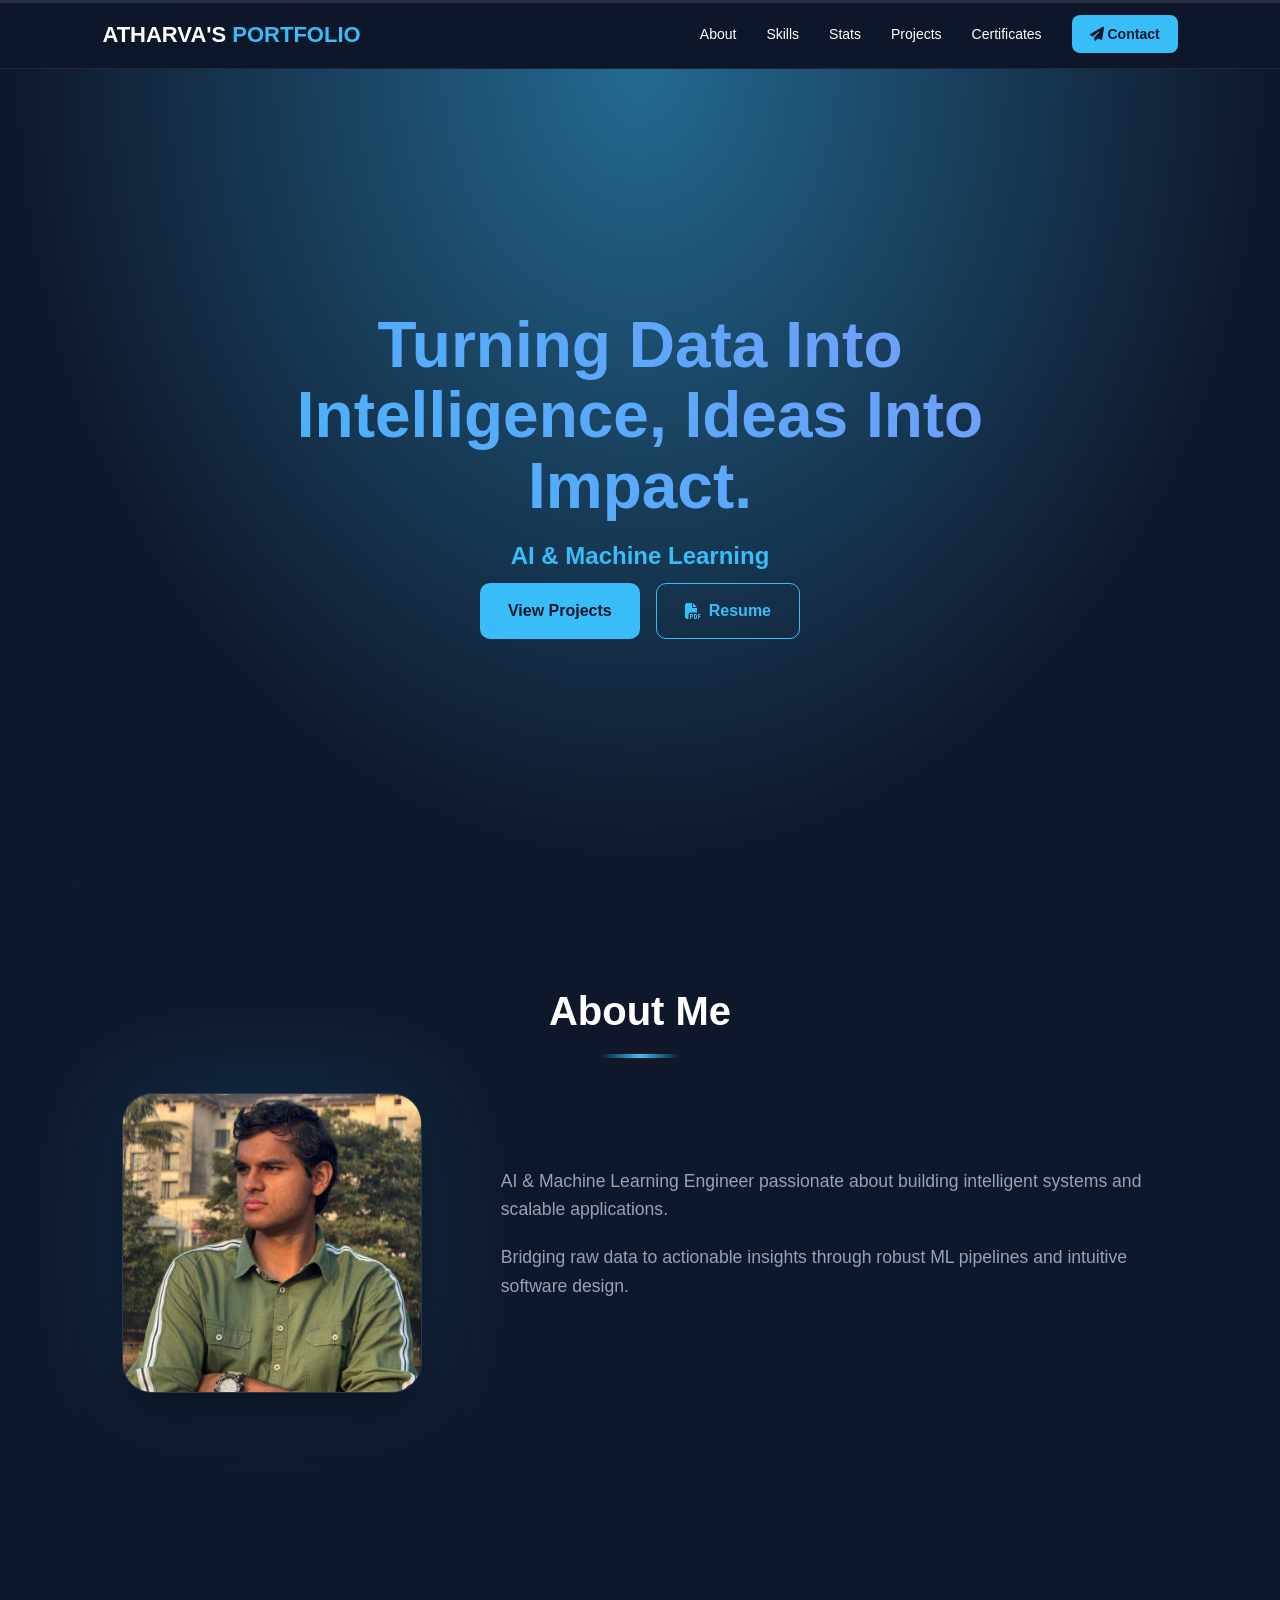
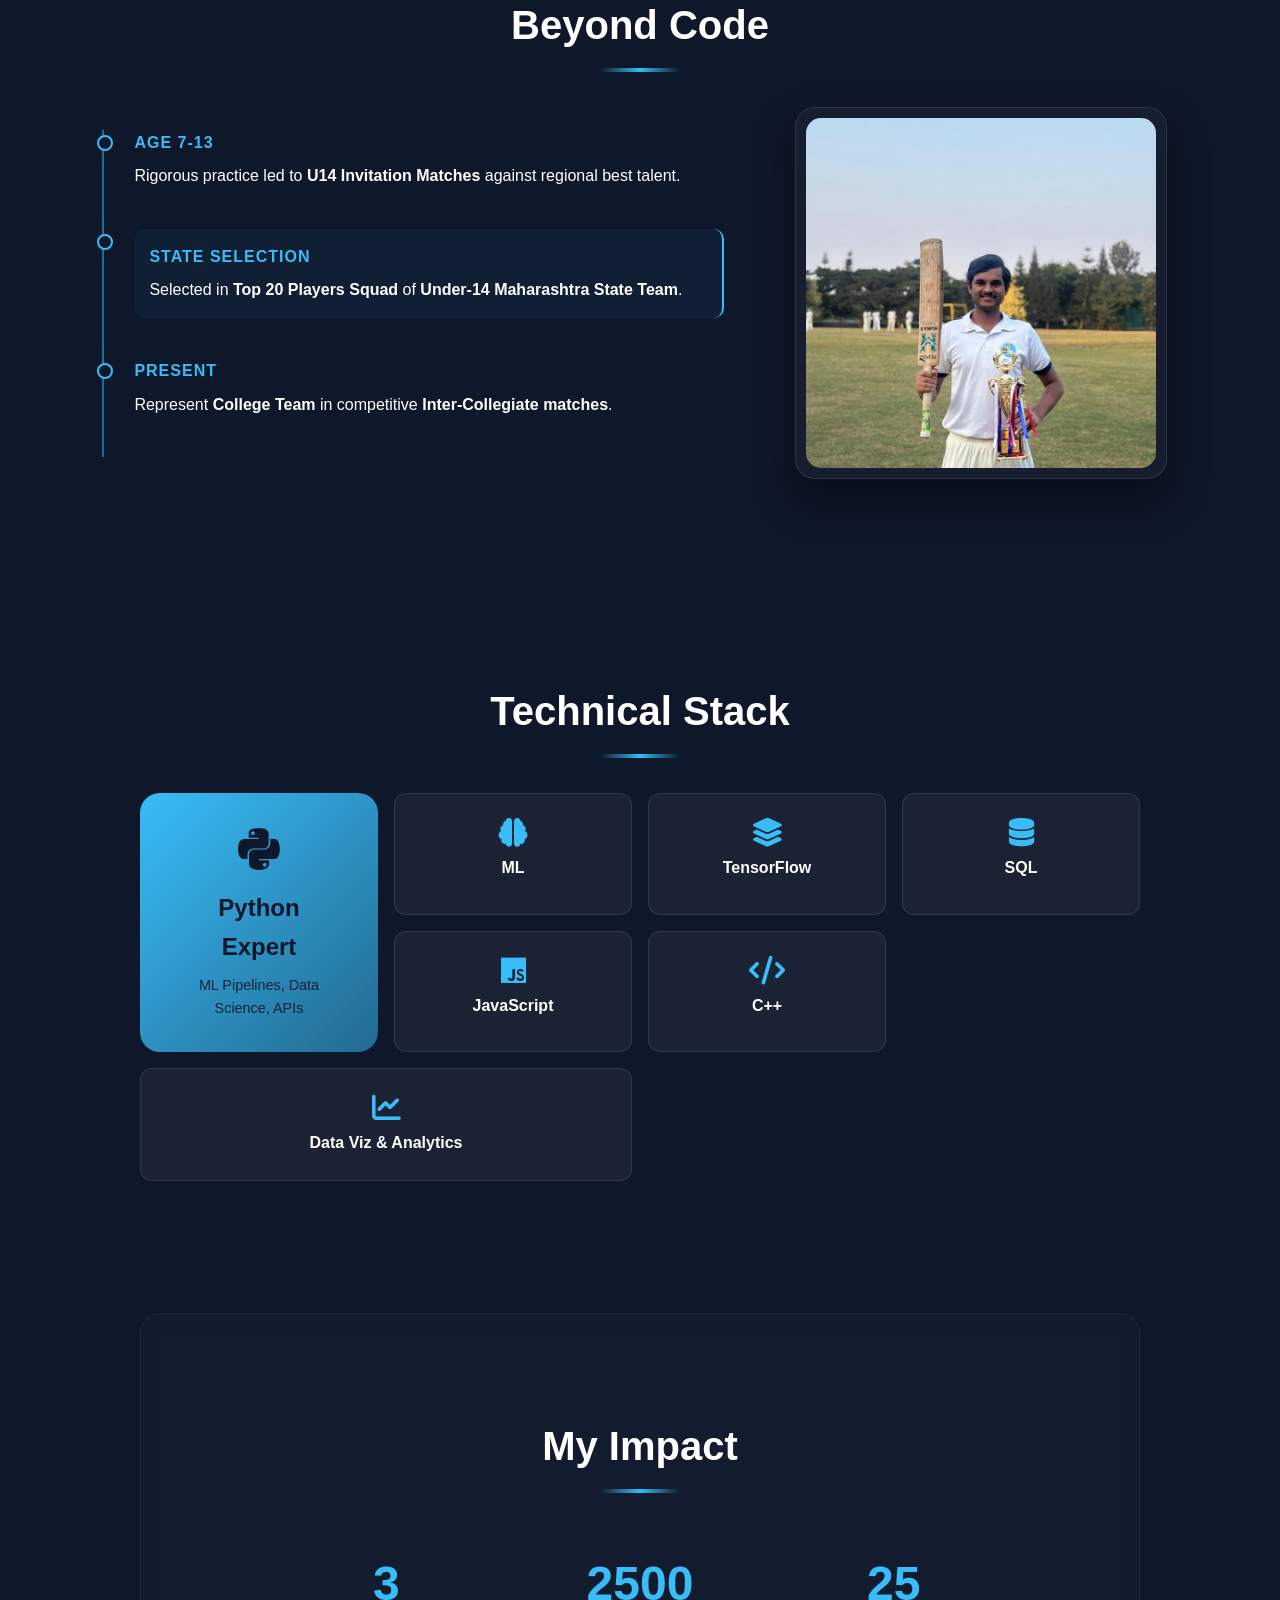
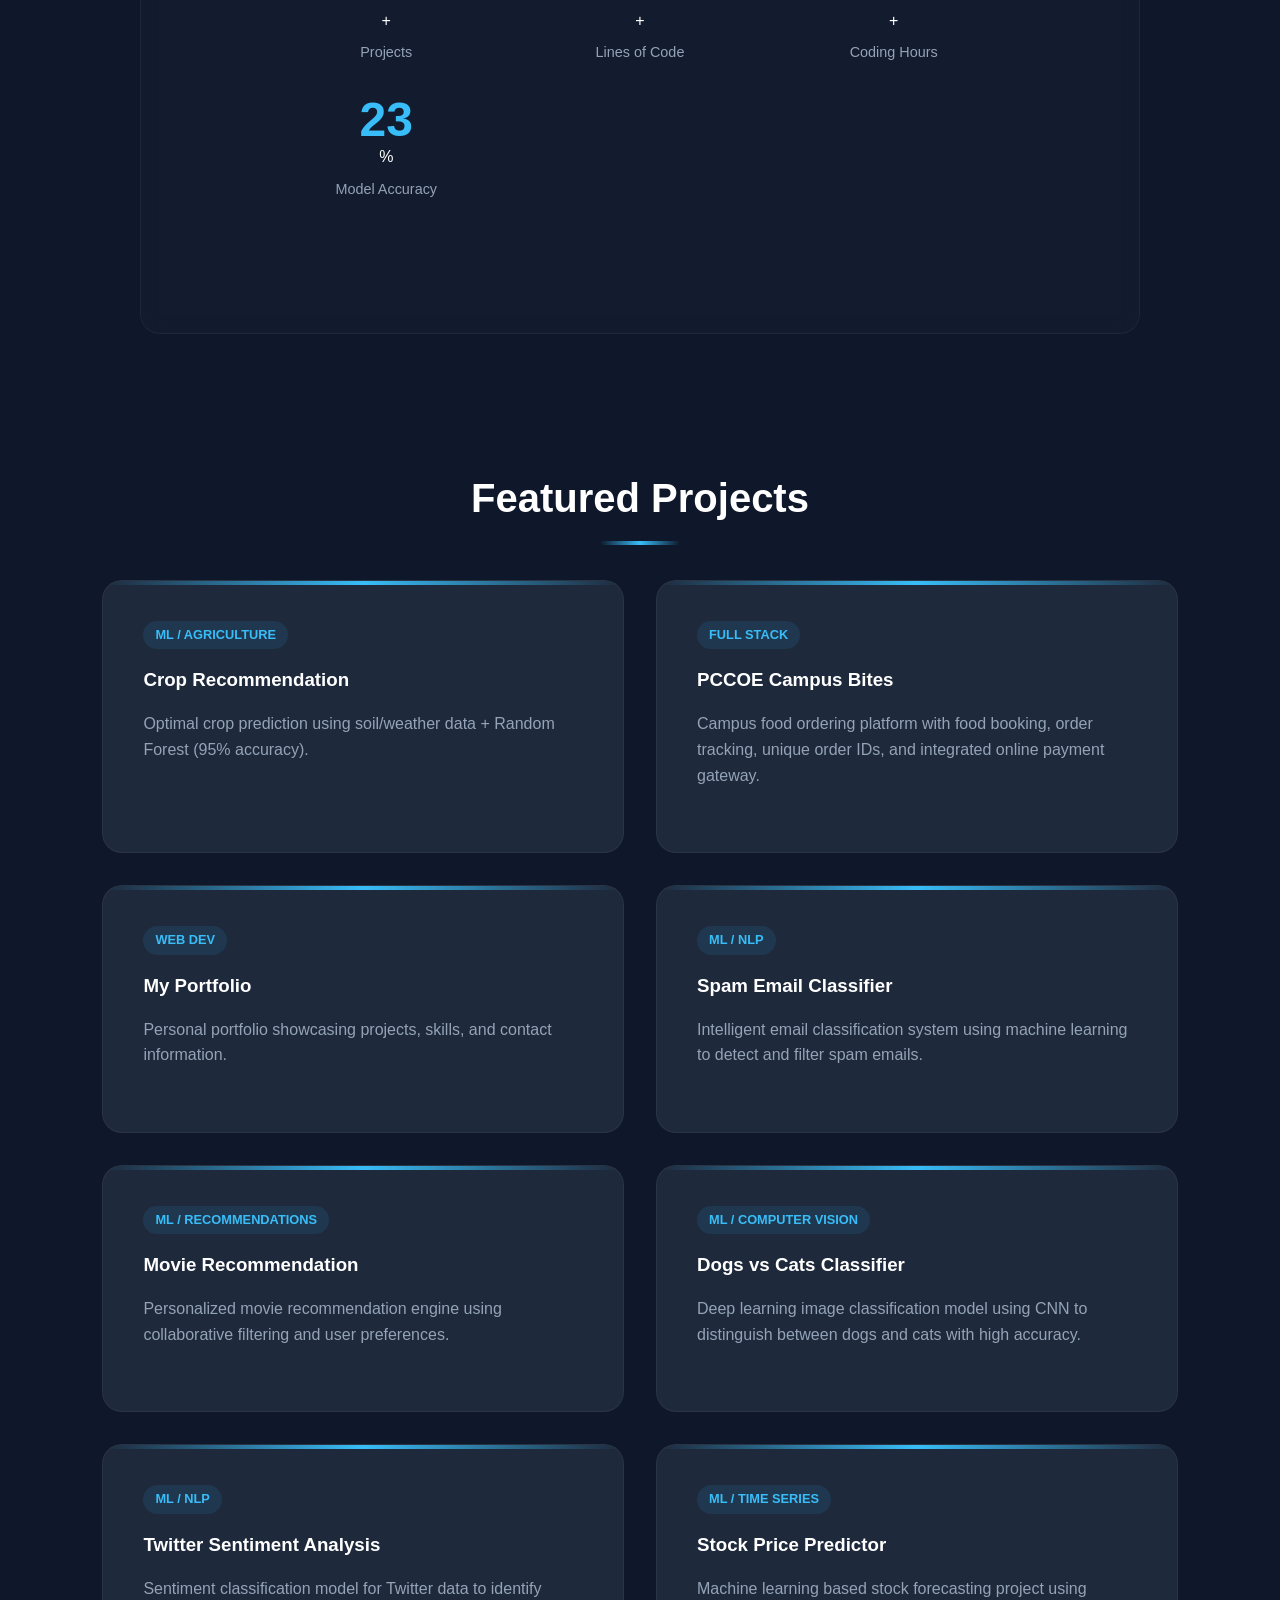
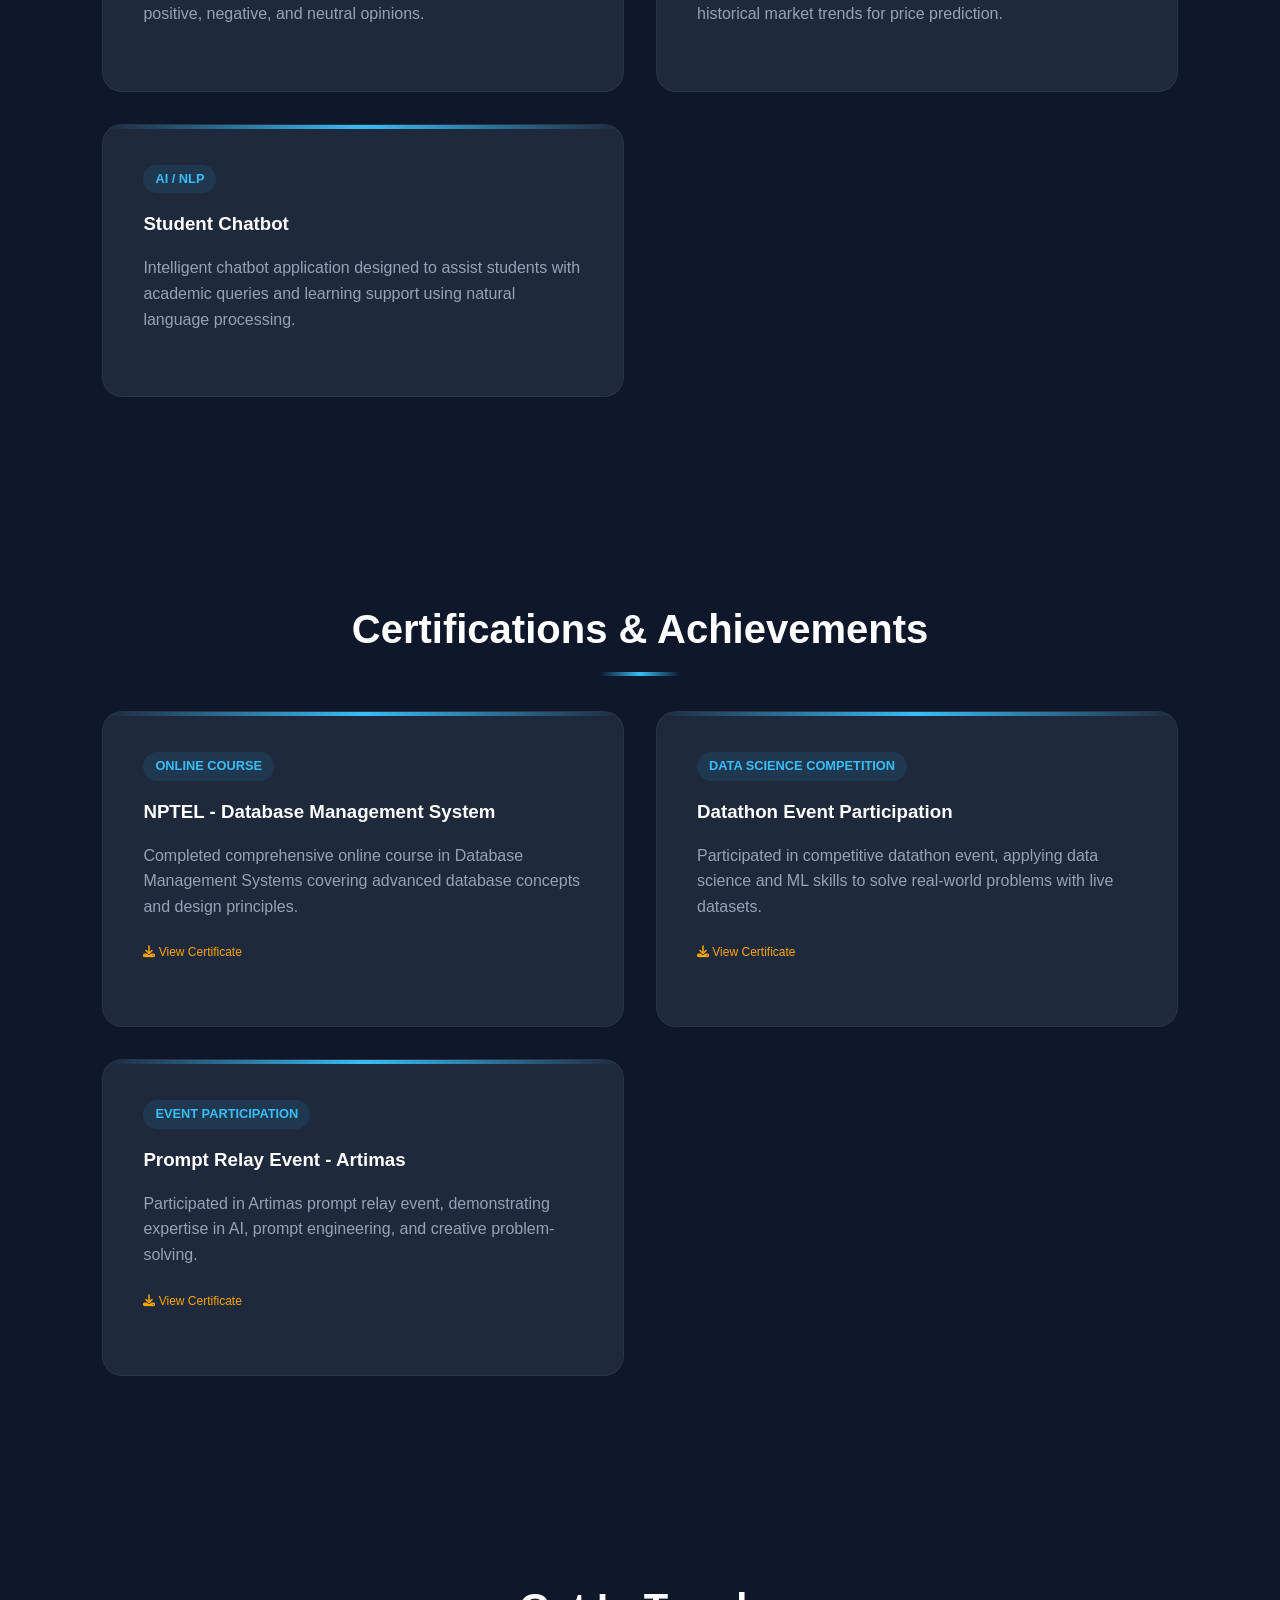
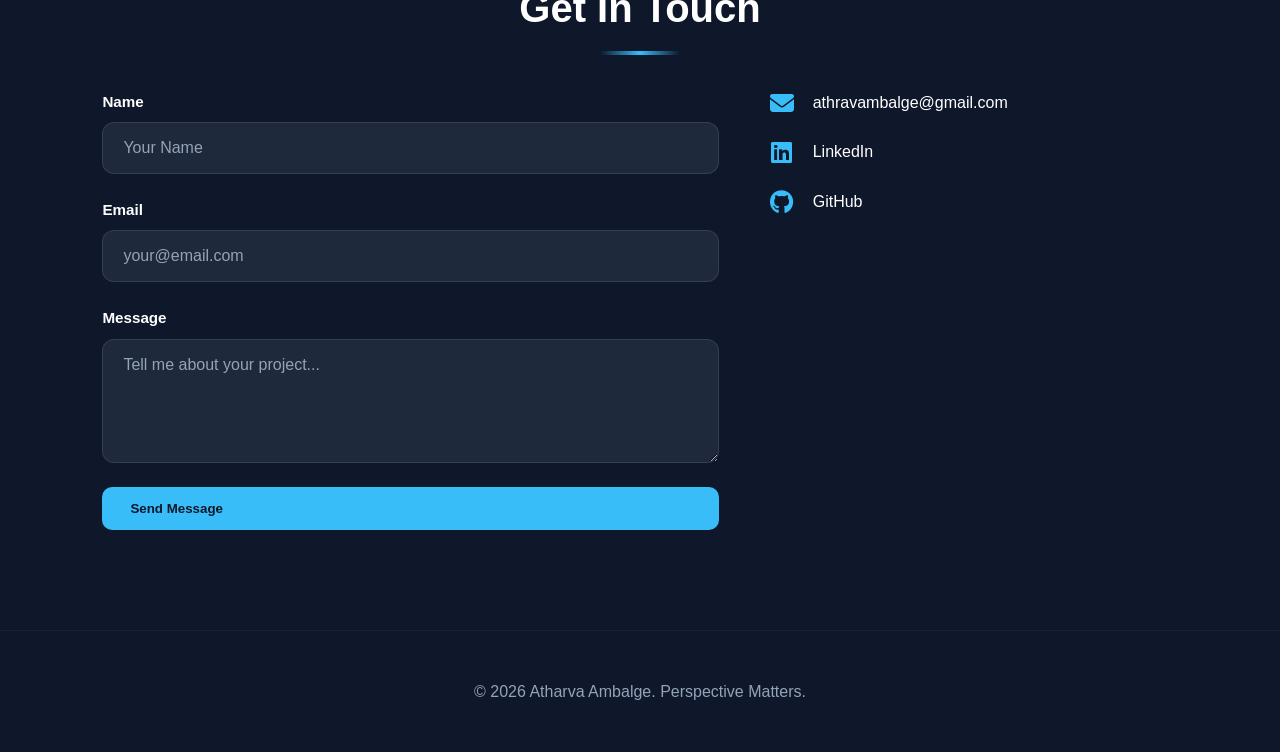
==== commit 519dd883: "Update hero heading and remove link underlines" ====
--- a/index.html
+++ b/index.html
@@ -41,7 +41,7 @@
 
     <header class="hero">
         <div class="hero-content">
-            <h1>Building digital experiences that solve real-world problems.</h1>
+            <h1>Turning Data Into Intelligence, Ideas Into Impact.</h1>
             <p id="typewriter-text" aria-live="polite"></p>
             <div class="hero-btns">
                 <a href="#projects" class="btn-primary">View Projects</a>
--- a/portfolio.css
+++ b/portfolio.css
@@ -11,6 +11,7 @@
 * { margin: 0; padding: 0; box-sizing: border-box; font-family: 'Segoe UI', Tahoma, Geneva, Verdana, sans-serif; }
 html { scroll-behavior: smooth; }
 body { background: var(--bg); color: var(--text); overflow-x: hidden; line-height: 1.6; position: relative; }
+a { text-decoration: none; }
 
 /* Progress Bar */
 .progress-bar { position: fixed; top: 0; left: 0; width: 100%; height: 3px; z-index: 1001; background: rgba(255,255,255,0.1); }
